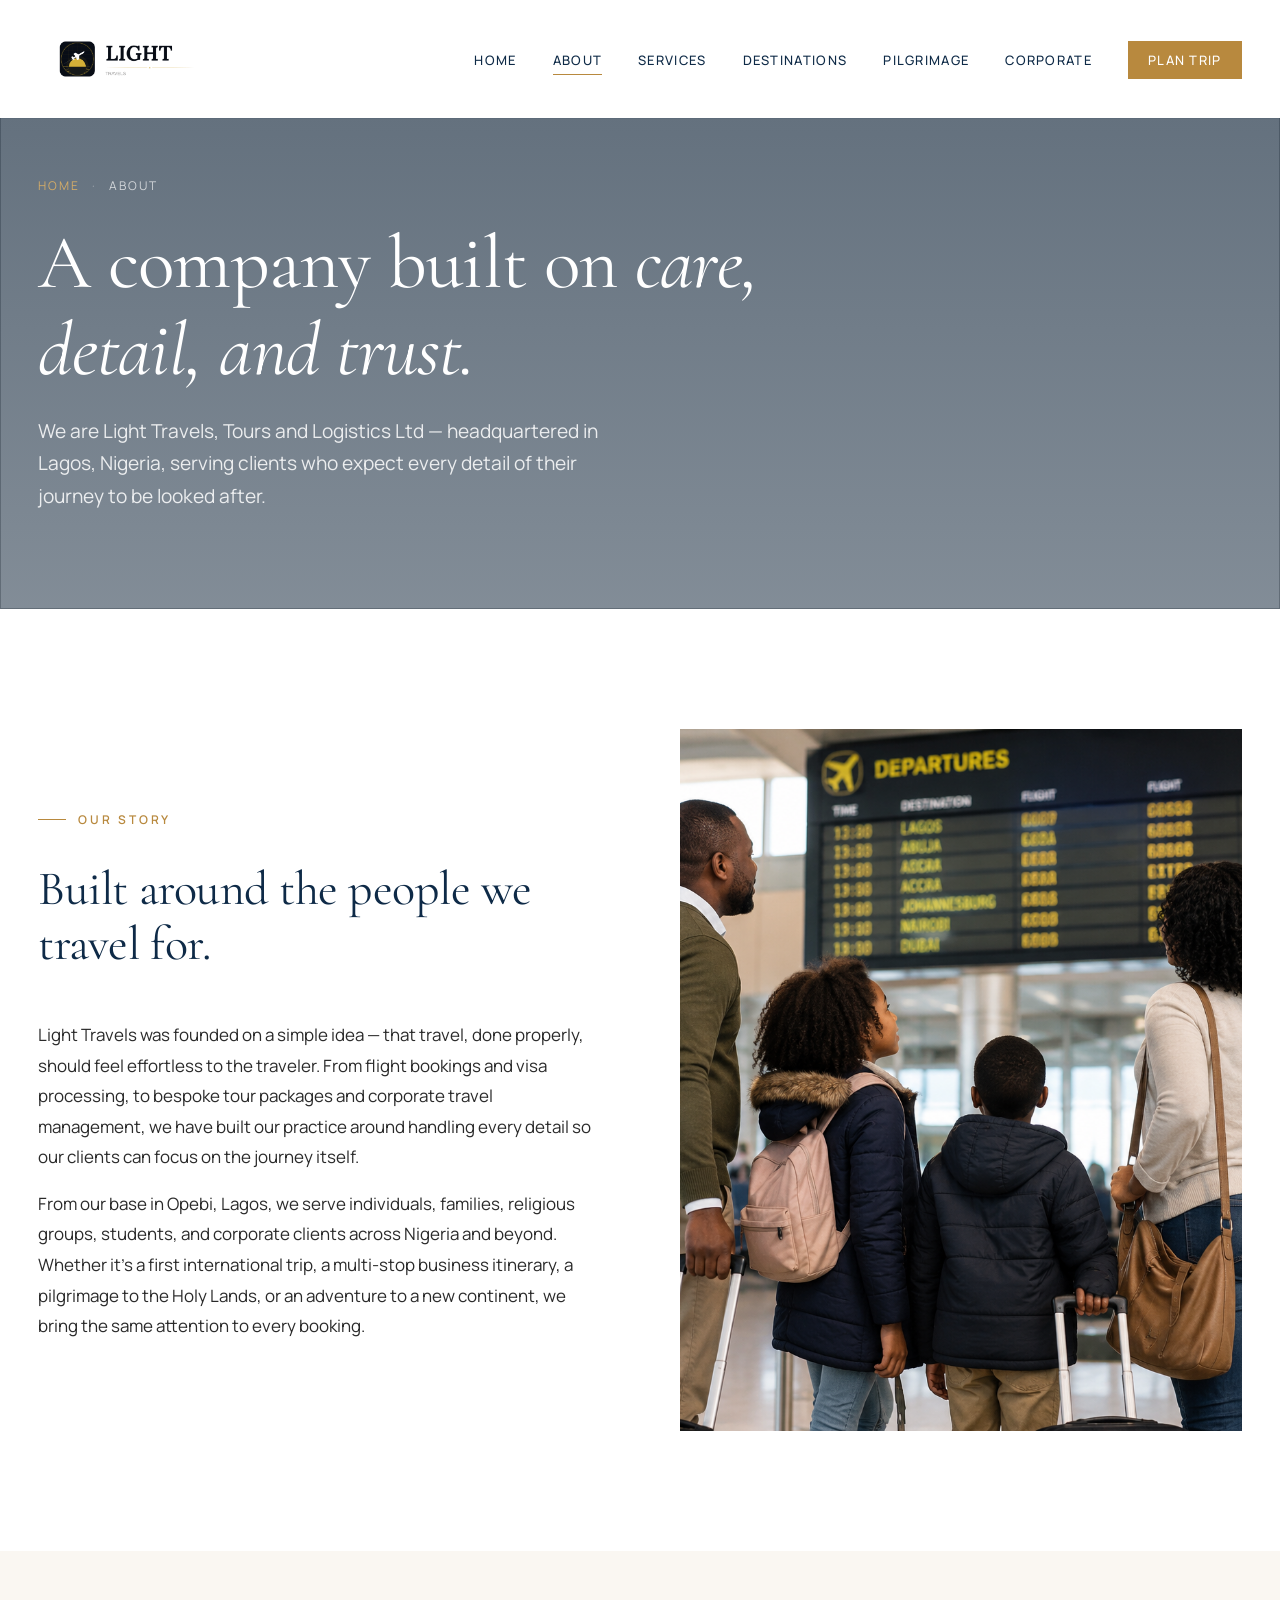
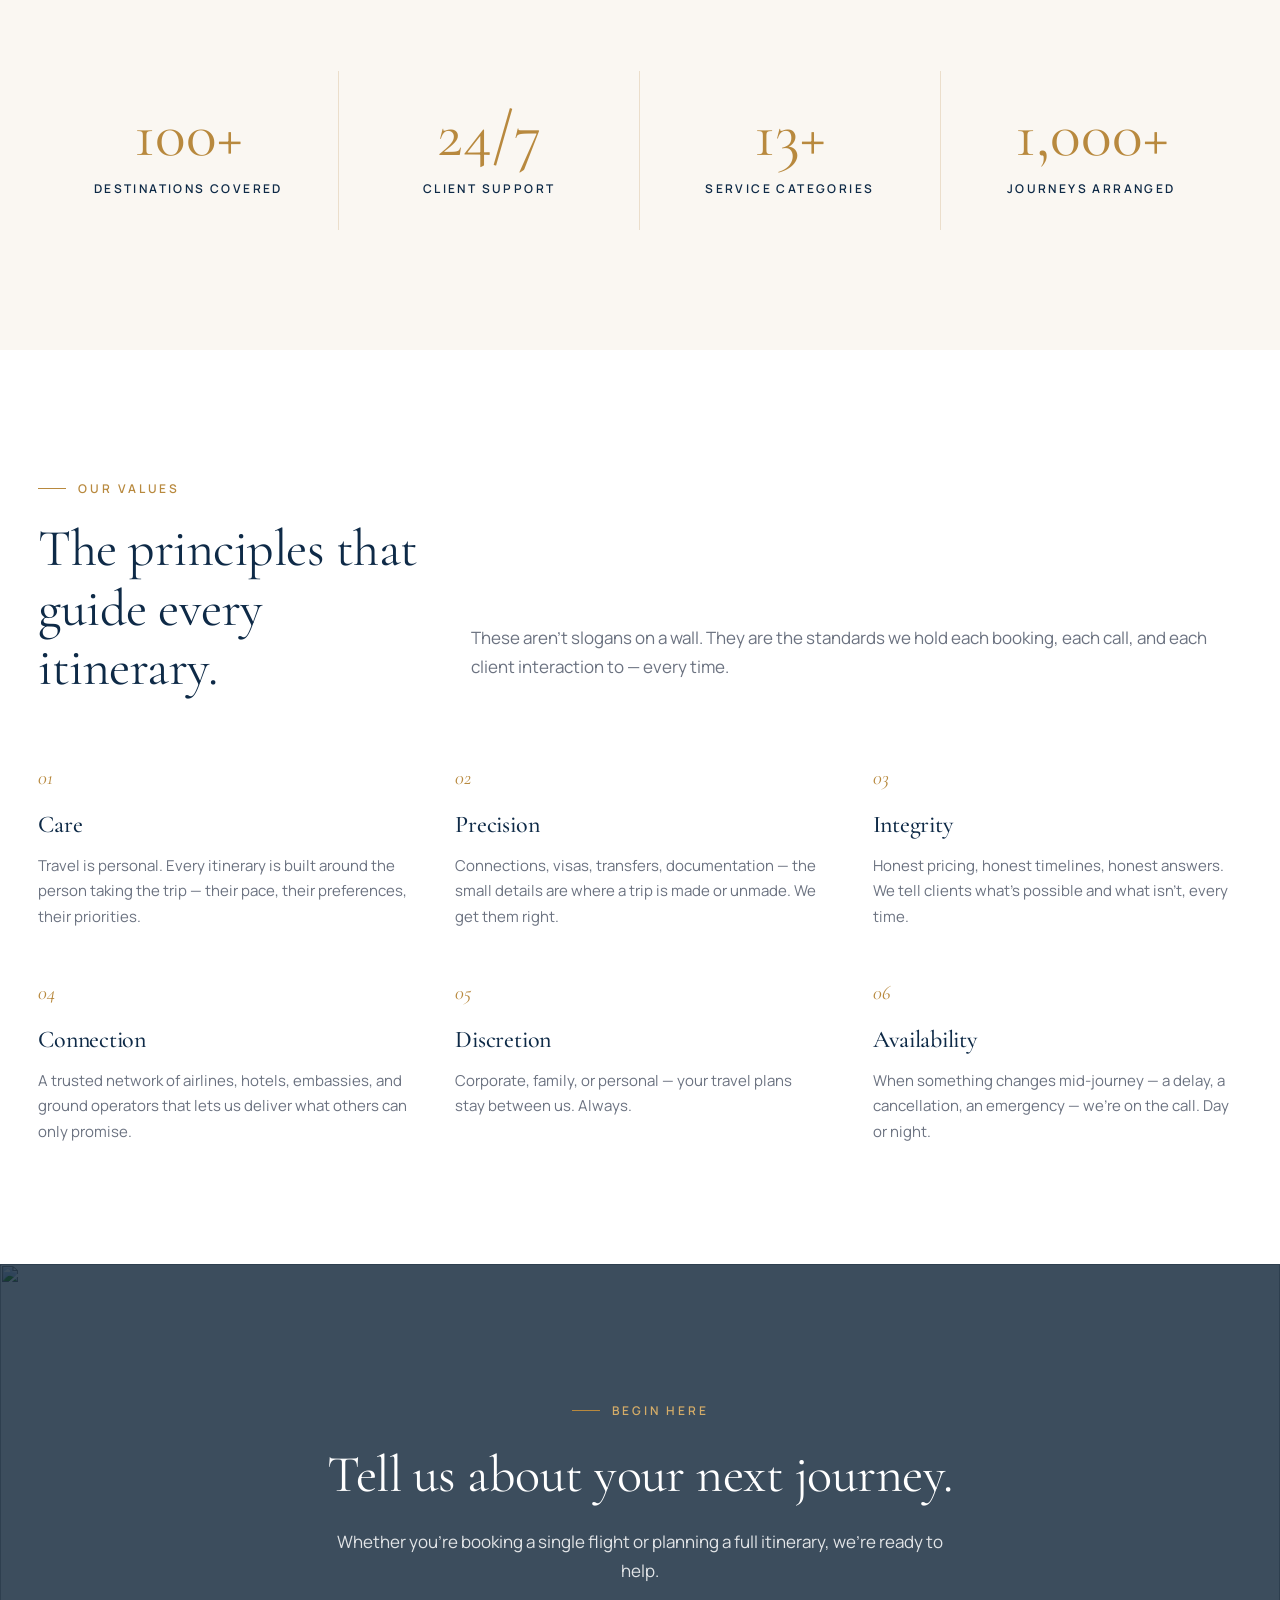
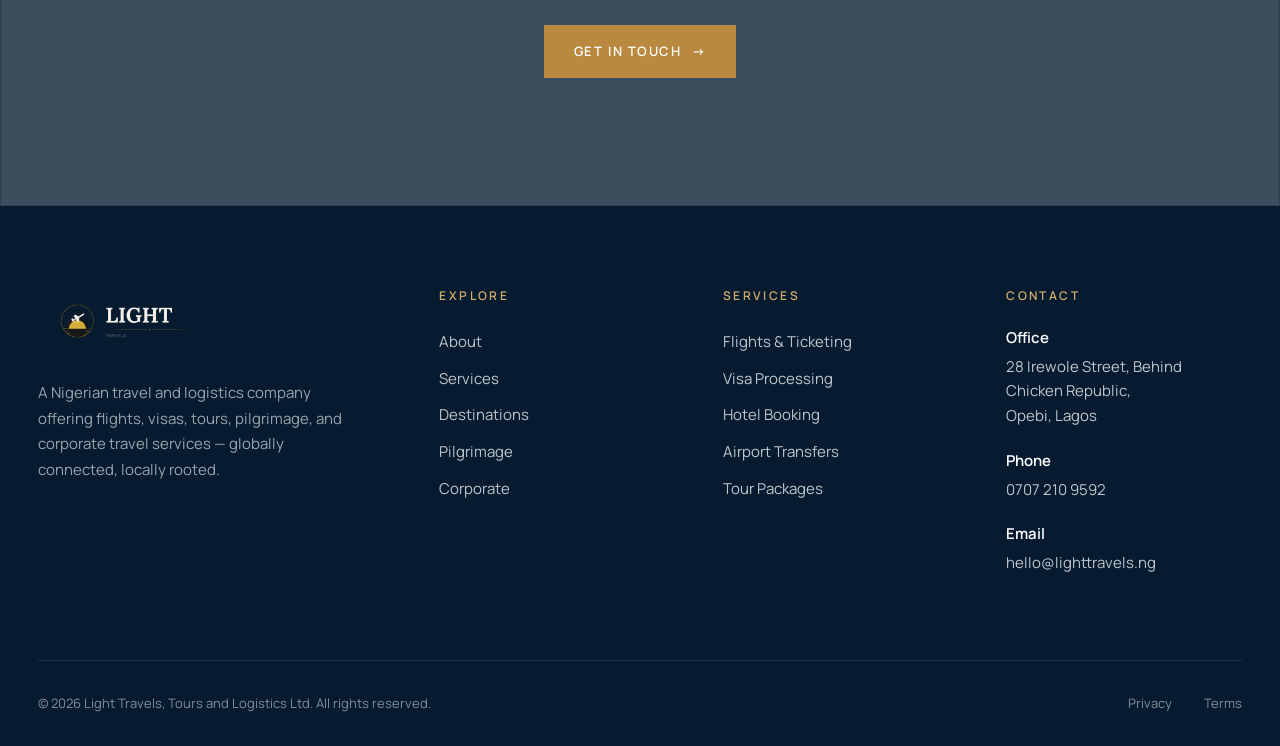
==== about.html @ 903b31ef "Initial site" ====
<!DOCTYPE html>
<html lang="en">
<head>
<meta charset="UTF-8">
<meta name="viewport" content="width=device-width, initial-scale=1.0">
<title>About — Light Travels, Tours & Logistics</title>
<meta name="description" content="Light Travels is a Nigerian travel and logistics company headquartered in Lagos. Learn about our story, our values, and the team behind every itinerary.">
<link rel="preconnect" href="https://fonts.googleapis.com">
<link rel="preconnect" href="https://fonts.gstatic.com" crossorigin>
<link href="https://fonts.googleapis.com/css2?family=Cormorant+Garamond:ital,wght@0,400;0,500;0,600;1,400;1,500&family=Manrope:wght@400;500;600;700&display=swap" rel="stylesheet">
<link rel="stylesheet" href="css/styles.css">
</head>
<body>

<header class="site-header solid">
  <div class="container">
    <nav class="nav">
      <a href="index.html" class="logo">
        <img src="images/logo.png" alt="Light Travels" height="70">
      </a>
      <button class="nav-toggle" aria-label="Toggle menu"><span></span><span></span></button>
      <ul class="nav-links">
        <li><a href="index.html">Home</a></li>
        <li><a href="about.html" class="active">About</a></li>
        <li><a href="services.html">Services</a></li>
        <li><a href="destinations.html">Destinations</a></li>
        <li><a href="pilgrimage.html">Pilgrimage</a></li>
        <li><a href="corporate.html">Corporate</a></li>
        <li><a href="contact.html" class="nav-cta">Plan Trip</a></li>
      </ul>
    </nav>
  </div>
</header>

<section class="page-header">
  <div class="page-header-bg">
    <img src="https://images.unsplash.com/photo-1488085061387-422e29b40080?auto=format&fit=crop&w=2000&q=80" alt="">
  </div>
  <div class="container">
    <div class="page-header-content">
      <div class="breadcrumb"><a href="index.html">Home</a><span>·</span>About</div>
      <h1>A company built on <span class="italic">care, detail, and trust.</span></h1>
      <p class="lead">We are Light Travels, Tours and Logistics Ltd — headquartered in Lagos, Nigeria, serving clients who expect every detail of their journey to be looked after.</p>
    </div>
  </div>
</section>

<section class="section intro-band">
  <div class="container">
    <div class="intro-grid">
      <div class="reveal">
        <span class="eyebrow">Our Story</span>
        <h2 class="mt-2">Built around the people we travel for.</h2>
        <p class="mt-3">Light Travels was founded on a simple idea — that travel, done properly, should feel effortless to the traveler. From flight bookings and visa processing, to bespoke tour packages and corporate travel management, we have built our practice around handling every detail so our clients can focus on the journey itself.</p>
        <p>From our base in Opebi, Lagos, we serve individuals, families, religious groups, students, and corporate clients across Nigeria and beyond. Whether it's a first international trip, a multi-stop business itinerary, a pilgrimage to the Holy Lands, or an adventure to a new continent, we bring the same attention to every booking.</p>
      </div>
      <div class="intro-image reveal reveal-delay-2">
        <img src="./images/light travels.png" alt="Travel consultation">
      </div>
    </div>
  </div>
</section>

<section class="section stats-section">
  <div class="container">
    <div class="stats-grid">
      <div class="stat reveal">
        <div class="num">100<span class="gold">+</span></div>
        <div class="label">Destinations Covered</div>
      </div>
      <div class="stat reveal reveal-delay-1">
        <div class="num">24<span class="gold">/</span>7</div>
        <div class="label">Client Support</div>
      </div>
      <div class="stat reveal reveal-delay-2">
        <div class="num">13<span class="gold">+</span></div>
        <div class="label">Service Categories</div>
      </div>
      <div class="stat reveal reveal-delay-3">
        <div class="num">1,000<span class="gold">+</span></div>
        <div class="label">Journeys Arranged</div>
      </div>
    </div>
  </div>
</section>

<section class="section">
  <div class="container">
    <div class="section-head reveal">
      <div>
        <span class="eyebrow">Our Values</span>
        <h2>The principles that guide every itinerary.</h2>
      </div>
      <p>These aren't slogans on a wall. They are the standards we hold each booking, each call, and each client interaction to — every time.</p>
    </div>
    <div class="values-grid">
      <div class="value reveal">
        <div class="num">01</div>
        <h3>Care</h3>
        <p>Travel is personal. Every itinerary is built around the person taking the trip — their pace, their preferences, their priorities.</p>
      </div>
      <div class="value reveal reveal-delay-1">
        <div class="num">02</div>
        <h3>Precision</h3>
        <p>Connections, visas, transfers, documentation — the small details are where a trip is made or unmade. We get them right.</p>
      </div>
      <div class="value reveal reveal-delay-2">
        <div class="num">03</div>
        <h3>Integrity</h3>
        <p>Honest pricing, honest timelines, honest answers. We tell clients what's possible and what isn't, every time.</p>
      </div>
      <div class="value reveal">
        <div class="num">04</div>
        <h3>Connection</h3>
        <p>A trusted network of airlines, hotels, embassies, and ground operators that lets us deliver what others can only promise.</p>
      </div>
      <div class="value reveal reveal-delay-1">
        <div class="num">05</div>
        <h3>Discretion</h3>
        <p>Corporate, family, or personal — your travel plans stay between us. Always.</p>
      </div>
      <div class="value reveal reveal-delay-2">
        <div class="num">06</div>
        <h3>Availability</h3>
        <p>When something changes mid-journey — a delay, a cancellation, an emergency — we're on the call. Day or night.</p>
      </div>
    </div>
  </div>
</section>

<section class="cta-banner">
  <div class="cta-banner-bg">
    <img src="https://images.unsplash.com/photo-1488085061387-422e29b40080?auto=format&fit=crop&w=2000&q=80" alt="">
  </div>
  <div class="cta-banner-content reveal">
    <span class="eyebrow" style="color: var(--gold-light);">Begin Here</span>
    <h2>Tell us about your next journey.</h2>
    <p>Whether you're booking a single flight or planning a full itinerary, we're ready to help.</p>
    <a href="contact.html" class="btn btn-primary">Get in Touch <span class="arrow">→</span></a>
  </div>
</section>

<footer class="site-footer">
  <div class="container">
    <div class="footer-grid">
      <div class="footer-brand">
       <a href="index.html" class="logo">
        <img src="images/footer-logo.png" alt="Light Travels" height="70">
      </a>
        <p>A Nigerian travel and logistics company offering flights, visas, tours, pilgrimage, and corporate travel services — globally connected, locally rooted.</p>
      </div>
      <div>
        <div class="footer-heading">Explore</div>
        <ul class="footer-links">
          <li><a href="about.html">About</a></li>
          <li><a href="services.html">Services</a></li>
          <li><a href="destinations.html">Destinations</a></li>
          <li><a href="pilgrimage.html">Pilgrimage</a></li>
          <li><a href="corporate.html">Corporate</a></li>
        </ul>
      </div>
      <div>
        <div class="footer-heading">Services</div>
        <ul class="footer-links">
          <li><a href="services.html">Flights &amp; Ticketing</a></li>
          <li><a href="services.html">Visa Processing</a></li>
          <li><a href="services.html">Hotel Booking</a></li>
          <li><a href="services.html">Airport Transfers</a></li>
          <li><a href="services.html">Tour Packages</a></li>
        </ul>
      </div>
      <div class="footer-contact">
        <div class="footer-heading">Contact</div>
        <div><strong>Office</strong>28 Irewole Street, Behind Chicken Republic,<br>Opebi, Lagos</div>
        <div><strong>Phone</strong><a href="tel:+2347072109592">0707 210 9592</a></div>
        <div><strong>Email</strong><a href="mailto:hello@lighttravels.ng">hello@lighttravels.ng</a></div>
      </div>
    </div>
    <div class="footer-bottom">
      <div>© <span id="year">2026</span> Light Travels, Tours and Logistics Ltd. All rights reserved.</div>
      <div class="legal"><a href="#">Privacy</a><a href="#">Terms</a></div>
    </div>
  </div>
</footer>

<script src="js/main.js"></script>
<script>document.getElementById('year').textContent = new Date().getFullYear();</script>
</body>
</html>
---- css/styles.css ----
/* ============================================================
   LIGHT TRAVELS — Design System
   White · Gold · Navy. Refined editorial luxury.
   ============================================================ */

:root {
  /* Palette */
  --white: #FFFFFF;
  --cream: #FAF7F2;
  --cream-deep: #F2EDE3;
  --gold: #B8893E;
  --gold-light: #D4AC68;
  --gold-soft: rgba(184, 137, 62, 0.12);
  --navy: #0E2A47;
  --navy-deep: #061B30;
  --ink: #1A1A1A;
  --muted: #6B7280;
  --muted-light: #9CA3AF;
  --line: rgba(184, 137, 62, 0.22);
  --line-soft: rgba(14, 42, 71, 0.08);

  /* Typography */
  --font-display: 'Cormorant Garamond', Georgia, 'Times New Roman', serif;
  --font-body: 'Manrope', -apple-system, BlinkMacSystemFont, 'Segoe UI', sans-serif;

  /* Layout */
  --container: 1280px;
  --container-tight: 980px;
  --gutter: clamp(1.25rem, 3vw, 2.5rem);

  /* Motion */
  --ease: cubic-bezier(0.4, 0, 0.2, 1);
  --ease-out: cubic-bezier(0.16, 1, 0.3, 1);
}

/* ----------  Reset & base  ---------- */
*, *::before, *::after { box-sizing: border-box; }
html { scroll-behavior: smooth; -webkit-text-size-adjust: 100%; }
body {
  margin: 0;
  font-family: var(--font-body);
  font-size: 16px;
  line-height: 1.65;
  color: var(--ink);
  background: var(--white);
  -webkit-font-smoothing: antialiased;
  -moz-osx-font-smoothing: grayscale;
  overflow-x: hidden;
}
img, picture, video { max-width: 100%; display: block; }
a { color: inherit; text-decoration: none; }
button { font-family: inherit; cursor: pointer; border: none; background: none; }

/* ----------  Typography  ---------- */
h1, h2, h3, h4, h5 {
  font-family: var(--font-display);
  font-weight: 500;
  line-height: 1.15;
  letter-spacing: -0.01em;
  margin: 0;
  color: var(--navy);
}
h1 { font-size: clamp(2.5rem, 6vw, 4.75rem); font-weight: 400; }
h2 { font-size: clamp(2rem, 4.5vw, 3.25rem); font-weight: 400; }
h3 { font-size: clamp(1.5rem, 3vw, 2rem); }
h4 { font-size: 1.375rem; }
p { margin: 0 0 1rem; color: var(--ink); }
.lead { font-size: clamp(1.1rem, 1.5vw, 1.25rem); line-height: 1.7; color: #2a2a2a; }
.eyebrow {
  font-family: var(--font-body);
  font-size: 0.75rem;
  font-weight: 600;
  letter-spacing: 0.24em;
  text-transform: uppercase;
  color: var(--gold);
  display: inline-flex;
  align-items: center;
  gap: 0.75rem;
}
.eyebrow::before {
  content: "";
  display: inline-block;
  width: 28px;
  height: 1px;
  background: var(--gold);
}
.italic { font-style: italic; font-family: var(--font-display); }

/* ----------  Layout helpers  ---------- */
.container { max-width: var(--container); margin: 0 auto; padding: 0 var(--gutter); }
.container-tight { max-width: var(--container-tight); margin: 0 auto; padding: 0 var(--gutter); }
.section { padding: clamp(4rem, 10vw, 7.5rem) 0; }
.section-tight { padding: clamp(3rem, 6vw, 5rem) 0; }
.divider {
  height: 1px;
  background: var(--line);
  border: 0;
  margin: 0;
}

/* ----------  Buttons  ---------- */
.btn {
  display: inline-flex;
  align-items: center;
  gap: 0.625rem;
  padding: 1rem 1.875rem;
  font-size: 0.8125rem;
  font-weight: 600;
  letter-spacing: 0.12em;
  text-transform: uppercase;
  border-radius: 0;
  transition: all 0.4s var(--ease);
  position: relative;
  overflow: hidden;
}
.btn-primary {
  background: var(--gold);
  color: var(--white);
}
.btn-primary:hover { background: var(--navy); }
.btn-outline {
  background: transparent;
  color: var(--navy);
  border: 1px solid var(--navy);
}
.btn-outline:hover { background: var(--navy); color: var(--white); }
.btn-outline-light {
  background: transparent;
  color: var(--white);
  border: 1px solid rgba(255, 255, 255, 0.6);
}
.btn-outline-light:hover { background: var(--white); color: var(--navy); border-color: var(--white); }
.btn .arrow {
  display: inline-block;
  transition: transform 0.4s var(--ease);
}
.btn:hover .arrow { transform: translateX(4px); }

/* ----------  Header / Nav  ---------- */
.site-header {
  position: fixed;
  top: 0;
  left: 0;
  right: 0;
  z-index: 100;
  padding: 1.5rem 0;
  transition: all 0.4s var(--ease);
  background: transparent;
}
.site-header.scrolled {
  background: rgba(255, 255, 255, 0.97);
  padding: 1rem 0;
  box-shadow: 0 1px 0 var(--line-soft);
  backdrop-filter: blur(12px);
  -webkit-backdrop-filter: blur(12px);
}
.site-header.solid {
  background: var(--white);
  box-shadow: 0 1px 0 var(--line-soft);
}
.nav {
  display: flex;
  align-items: center;
  justify-content: space-between;
  gap: 2rem;
}
.logo {
  font-family: var(--font-display);
  font-size: 1.5rem;
  font-weight: 500;
  letter-spacing: 0.02em;
  color: var(--white);
  display: flex;
  align-items: center;
  gap: 0.625rem;
  transition: color 0.4s var(--ease);
}
.logo-mark {
  width: 32px;
  height: 32px;
  border: 1px solid currentColor;
  display: flex;
  align-items: center;
  justify-content: center;
  font-size: 0.875rem;
  font-style: italic;
}
.logo small {
  display: block;
  font-family: var(--font-body);
  font-size: 0.625rem;
  letter-spacing: 0.2em;
  text-transform: uppercase;
  opacity: 0.7;
  margin-top: 2px;
}
.site-header.scrolled .logo,
.site-header.solid .logo { color: var(--navy); }

.nav-links {
  display: flex;
  align-items: center;
  gap: 2.25rem;
  list-style: none;
  margin: 0;
  padding: 0;
}
.nav-links a {
  font-size: 0.8125rem;
  font-weight: 500;
  letter-spacing: 0.1em;
  text-transform: uppercase;
  color: var(--white);
  transition: color 0.3s var(--ease);
  position: relative;
}
.nav-links a::after {
  content: "";
  position: absolute;
  bottom: -6px;
  left: 0;
  width: 0;
  height: 1px;
  background: var(--gold);
  transition: width 0.3s var(--ease);
}
.nav-links a:hover::after,
.nav-links a.active::after { width: 100%; }
.nav-links a:hover { color: var(--gold); }
.site-header.scrolled .nav-links a,
.site-header.solid .nav-links a { color: var(--navy); }
.site-header.scrolled .nav-links a:hover,
.site-header.solid .nav-links a:hover { color: var(--gold); }

.nav-cta {
  font-family: var(--font-body);
  padding: 0.625rem 1.25rem;
  background: var(--gold);
  color: var(--white) !important;
  font-size: 0.75rem;
  font-weight: 600;
  letter-spacing: 0.12em;
  text-transform: uppercase;
  transition: background 0.3s var(--ease);
}
.nav-cta:hover { background: var(--navy); }
.nav-cta::after { display: none !important; }

.nav-toggle {
  display: none;
  width: 32px;
  height: 32px;
  position: relative;
  z-index: 110;
}
.nav-toggle span {
  display: block;
  width: 24px;
  height: 1.5px;
  background: var(--white);
  position: absolute;
  left: 4px;
  transition: all 0.3s var(--ease);
}
.nav-toggle span:nth-child(1) { top: 11px; }
.nav-toggle span:nth-child(2) { top: 20px; }
.site-header.scrolled .nav-toggle span,
.site-header.solid .nav-toggle span,
.nav-toggle.open span { background: var(--navy); }
.nav-toggle.open span:nth-child(1) { transform: translateY(4.5px) rotate(45deg); }
.nav-toggle.open span:nth-child(2) { transform: translateY(-4px) rotate(-45deg); }

/* ----------  Hero  ---------- */
.hero {
  position: relative;
  min-height: 100vh;
  display: flex;
  align-items: center;
  color: var(--white);
  overflow: hidden;
  padding: 8rem 0 4rem;
}
.hero-bg {
  position: absolute;
  inset: 0;
  z-index: 0;
}
.hero-bg img {
  width: 100%;
  height: 100%;
  object-fit: cover;
  animation: heroZoom 20s ease-out forwards;
}
@keyframes heroZoom {
  from { transform: scale(1.08); }
  to { transform: scale(1); }
}
.hero-bg::after {
  content: "";
  position: absolute;
  inset: 0;
  background: linear-gradient(
    to bottom,
    rgba(6, 27, 48, 0.55) 0%,
    rgba(6, 27, 48, 0.4) 50%,
    rgba(6, 27, 48, 0.7) 100%
  );
}
.hero-content {
  position: relative;
  z-index: 2;
  max-width: 760px;
}
.hero h1 {
  color: var(--white);
  margin: 1.5rem 0 2rem;
}
.hero h1 .italic-accent {
  font-style: italic;
  color: var(--gold-light);
}
.hero .eyebrow {
  color: var(--gold-light);
}
.hero .eyebrow::before {
  background: var(--gold-light);
}
.hero-lead {
  font-size: 1.125rem;
  line-height: 1.7;
  color: rgba(255, 255, 255, 0.85);
  max-width: 540px;
  margin-bottom: 2.5rem;
}
.hero-cta {
  display: flex;
  flex-wrap: wrap;
  gap: 1rem;
}
.hero-meta {
  position: absolute;
  bottom: 2.5rem;
  left: 0;
  right: 0;
  z-index: 2;
  display: flex;
  justify-content: space-between;
  align-items: flex-end;
  color: rgba(255, 255, 255, 0.7);
  font-size: 0.75rem;
  letter-spacing: 0.16em;
  text-transform: uppercase;
}
.hero-meta .scroll-cue {
  display: inline-flex;
  align-items: center;
  gap: 0.75rem;
}
.hero-meta .scroll-cue::after {
  content: "";
  width: 1px;
  height: 40px;
  background: var(--gold-light);
  animation: scrollPulse 2.4s ease-in-out infinite;
}
@keyframes scrollPulse {
  0%, 100% { opacity: 0.4; transform: scaleY(0.6); transform-origin: top; }
  50% { opacity: 1; transform: scaleY(1); }
}

/* Page-header (smaller hero for inner pages) */
.page-header {
  position: relative;
  padding: 11rem 0 5rem;
  color: var(--white);
  overflow: hidden;
}
.page-header-bg {
  position: absolute;
  inset: 0;
  z-index: 0;
}
.page-header-bg img {
  width: 100%;
  height: 100%;
  object-fit: cover;
}
.page-header-bg::after {
  content: "";
  position: absolute;
  inset: 0;
  background: linear-gradient(to bottom, rgba(6, 27, 48, 0.65), rgba(6, 27, 48, 0.5));
}
.page-header-content {
  position: relative;
  z-index: 2;
  max-width: 760px;
}
.page-header h1 { color: var(--white); margin-top: 1.5rem; }
.page-header .lead { color: rgba(255, 255, 255, 0.85); margin-top: 1.25rem; max-width: 600px; }
.breadcrumb {
  font-size: 0.75rem;
  letter-spacing: 0.16em;
  text-transform: uppercase;
  color: rgba(255, 255, 255, 0.7);
}
.breadcrumb a { color: var(--gold-light); }
.breadcrumb span { margin: 0 0.75rem; opacity: 0.5; }

/* ----------  Section heading pattern  ---------- */
.section-head {
  display: grid;
  grid-template-columns: 1fr 2fr;
  gap: 3rem;
  margin-bottom: 4rem;
  align-items: end;
}
.section-head-stacked { display: block; max-width: 720px; }
.section-head h2 { margin-top: 1.25rem; }
.section-head p { margin-top: 1.25rem; color: var(--muted); font-size: 1.0625rem; line-height: 1.75; }
@media (max-width: 768px) {
  .section-head { grid-template-columns: 1fr; gap: 1.5rem; }
}

/* ----------  Intro band  ---------- */
.intro-band { background: var(--white); }
.intro-grid {
  display: grid;
  grid-template-columns: 1fr 1fr;
  gap: 5rem;
  align-items: center;
}
.intro-grid h2 { font-size: clamp(2rem, 4vw, 3rem); }
.intro-grid p { font-size: 1.0625rem; line-height: 1.8; color: #2a2a2a; }
.intro-image {
  position: relative;
  aspect-ratio: 4/5;
  overflow: hidden;
}
.intro-image img { width: 100%; height: 100%; object-fit: cover; }
.intro-image::before {
  content: "";
  position: absolute;
  top: 1.25rem;
  left: 1.25rem;
  right: -1.25rem;
  bottom: -1.25rem;
  border: 1px solid var(--gold);
  z-index: -1;
}
@media (max-width: 880px) {
  .intro-grid { grid-template-columns: 1fr; gap: 3rem; }
}

/* ----------  Services Grid  ---------- */
.services-section { background: var(--cream); }
.services-grid {
  display: grid;
  grid-template-columns: repeat(3, 1fr);
  gap: 0;
  border-top: 1px solid var(--line);
  border-left: 1px solid var(--line);
}
.service-card {
  padding: 2.5rem 2rem;
  background: var(--cream);
  border-right: 1px solid var(--line);
  border-bottom: 1px solid var(--line);
  position: relative;
  transition: background 0.4s var(--ease);
  display: flex;
  flex-direction: column;
  min-height: 280px;
}
.service-card:hover { background: var(--white); }
.service-card .num {
  font-family: var(--font-display);
  font-size: 0.875rem;
  font-style: italic;
  color: var(--gold);
  letter-spacing: 0.05em;
  margin-bottom: 1.5rem;
}
.service-card h3 {
  font-size: 1.5rem;
  margin-bottom: 0.875rem;
}
.service-card p {
  font-size: 0.9375rem;
  line-height: 1.65;
  color: var(--muted);
  margin: 0;
}
.service-card .more {
  margin-top: auto;
  padding-top: 1.5rem;
  font-size: 0.75rem;
  letter-spacing: 0.16em;
  text-transform: uppercase;
  color: var(--navy);
  font-weight: 600;
  display: inline-flex;
  align-items: center;
  gap: 0.5rem;
  opacity: 0;
  transition: opacity 0.4s var(--ease);
}
.service-card:hover .more { opacity: 1; }
@media (max-width: 880px) { .services-grid { grid-template-columns: repeat(2, 1fr); } }
@media (max-width: 540px) { .services-grid { grid-template-columns: 1fr; } }

/* ----------  Destinations  ---------- */
.destinations-grid {
  display: grid;
  grid-template-columns: repeat(3, 1fr);
  gap: 2rem;
}
.dest-card {
  position: relative;
  overflow: hidden;
  aspect-ratio: 3/4;
  cursor: pointer;
}
.dest-card img {
  width: 100%;
  height: 100%;
  object-fit: cover;
  transition: transform 0.8s var(--ease);
}
.dest-card:hover img { transform: scale(1.06); }
.dest-card::after {
  content: "";
  position: absolute;
  inset: 0;
  background: linear-gradient(to bottom, transparent 40%, rgba(6, 27, 48, 0.85) 100%);
}
.dest-card-content {
  position: absolute;
  bottom: 0;
  left: 0;
  right: 0;
  padding: 2rem 1.75rem;
  color: var(--white);
  z-index: 2;
}
.dest-card-content .country {
  font-size: 0.75rem;
  letter-spacing: 0.2em;
  text-transform: uppercase;
  color: var(--gold-light);
  margin-bottom: 0.5rem;
}
.dest-card-content h3 {
  color: var(--white);
  font-size: 1.875rem;
  margin: 0;
}
.dest-card-content .duration {
  font-size: 0.8125rem;
  margin-top: 0.5rem;
  opacity: 0.85;
}
@media (max-width: 880px) { .destinations-grid { grid-template-columns: repeat(2, 1fr); } }
@media (max-width: 540px) { .destinations-grid { grid-template-columns: 1fr; } }

/* ----------  Why Us / Pillars  ---------- */
.pillars-section { background: var(--navy); color: var(--white); }
.pillars-section h2 { color: var(--white); }
.pillars-section .section-head p { color: rgba(255, 255, 255, 0.7); }
.pillars-section .eyebrow { color: var(--gold-light); }
.pillars-section .eyebrow::before { background: var(--gold-light); }
.pillars-grid {
  display: grid;
  grid-template-columns: repeat(4, 1fr);
  gap: 2.5rem;
  margin-top: 4rem;
}
.pillar {
  border-top: 1px solid rgba(255, 255, 255, 0.15);
  padding-top: 2rem;
}
.pillar .num {
  font-family: var(--font-display);
  font-style: italic;
  font-size: 1.5rem;
  color: var(--gold-light);
  margin-bottom: 1.5rem;
}
.pillar h4 {
  color: var(--white);
  font-family: var(--font-display);
  font-size: 1.375rem;
  margin-bottom: 0.875rem;
}
.pillar p {
  color: rgba(255, 255, 255, 0.7);
  font-size: 0.9375rem;
  line-height: 1.7;
  margin: 0;
}
@media (max-width: 880px) { .pillars-grid { grid-template-columns: repeat(2, 1fr); gap: 2rem; } }
@media (max-width: 540px) { .pillars-grid { grid-template-columns: 1fr; } }

/* ----------  Testimonial  ---------- */
.testimonials { background: var(--cream); }
.testimonial-grid {
  display: grid;
  grid-template-columns: 1fr 1fr;
  gap: 4rem;
}
.testimonial-card {
  padding: 2.5rem;
  background: var(--white);
  border: 1px solid var(--line);
  position: relative;
}
.testimonial-card::before {
  content: "“";
  font-family: var(--font-display);
  font-size: 5rem;
  color: var(--gold);
  position: absolute;
  top: -1.5rem;
  left: 1.5rem;
  line-height: 1;
}
.testimonial-card blockquote {
  margin: 0;
  font-family: var(--font-display);
  font-size: 1.5rem;
  line-height: 1.5;
  color: var(--navy);
  font-weight: 400;
}
.testimonial-card cite {
  display: block;
  margin-top: 1.75rem;
  font-style: normal;
  font-size: 0.8125rem;
  letter-spacing: 0.16em;
  text-transform: uppercase;
  color: var(--muted);
}
.testimonial-card cite strong { color: var(--navy); font-weight: 600; }
@media (max-width: 880px) { .testimonial-grid { grid-template-columns: 1fr; gap: 2.5rem; } }

/* ----------  CTA Banner  ---------- */
.cta-banner {
  position: relative;
  padding: clamp(5rem, 10vw, 8rem) 0;
  text-align: center;
  color: var(--white);
  overflow: hidden;
}
.cta-banner-bg {
  position: absolute;
  inset: 0;
  z-index: 0;
}
.cta-banner-bg img { width: 100%; height: 100%; object-fit: cover; }
.cta-banner-bg::after {
  content: "";
  position: absolute;
  inset: 0;
  background: rgba(6, 27, 48, 0.78);
}
.cta-banner-content {
  position: relative;
  z-index: 2;
  max-width: 720px;
  margin: 0 auto;
  padding: 0 var(--gutter);
}
.cta-banner h2 {
  color: var(--white);
  margin: 1.5rem 0;
}
.cta-banner p {
  color: rgba(255, 255, 255, 0.85);
  font-size: 1.0625rem;
  margin-bottom: 2.5rem;
}

/* ----------  Footer  ---------- */
.site-footer {
  background: var(--navy-deep);
  color: rgba(255, 255, 255, 0.75);
  padding: 5rem 0 2rem;
  font-size: 0.9375rem;
}
.footer-grid {
  display: grid;
  grid-template-columns: 1.5fr 1fr 1fr 1fr;
  gap: 3rem;
  padding-bottom: 4rem;
  border-bottom: 1px solid rgba(255, 255, 255, 0.1);
}
.footer-brand .logo { color: var(--white); margin-bottom: 1.5rem; }
.footer-brand p {
  color: rgba(255, 255, 255, 0.6);
  line-height: 1.7;
  font-size: 0.9375rem;
  max-width: 320px;
}
.footer-heading {
  font-family: var(--font-body);
  font-size: 0.75rem;
  letter-spacing: 0.2em;
  text-transform: uppercase;
  color: var(--gold-light);
  font-weight: 600;
  margin-bottom: 1.5rem;
}
.footer-links {
  list-style: none;
  padding: 0;
  margin: 0;
  display: flex;
  flex-direction: column;
  gap: 0.75rem;
}
.footer-links a { color: rgba(255, 255, 255, 0.75); transition: color 0.3s var(--ease); }
.footer-links a:hover { color: var(--gold-light); }
.footer-contact { color: rgba(255, 255, 255, 0.75); }
.footer-contact strong { color: var(--white); display: block; margin-bottom: 0.25rem; font-weight: 600; font-size: 0.9375rem; }
.footer-contact > div { margin-bottom: 1.25rem; }
.footer-contact a { color: rgba(255, 255, 255, 0.75); }
.footer-contact a:hover { color: var(--gold-light); }
.footer-bottom {
  display: flex;
  justify-content: space-between;
  align-items: center;
  padding-top: 2rem;
  font-size: 0.8125rem;
  color: rgba(255, 255, 255, 0.5);
}
.footer-bottom .legal { display: flex; gap: 2rem; }
.footer-bottom a:hover { color: var(--gold-light); }
@media (max-width: 880px) {
  .footer-grid { grid-template-columns: 1fr 1fr; gap: 2.5rem; }
  .footer-bottom { flex-direction: column; gap: 1rem; text-align: center; }
}
@media (max-width: 540px) {
  .footer-grid { grid-template-columns: 1fr; }
}

/* ----------  Forms (Contact)  ---------- */
.contact-grid {
  display: grid;
  grid-template-columns: 1.2fr 1fr;
  gap: 5rem;
}
.form-row { display: grid; grid-template-columns: 1fr 1fr; gap: 1.25rem; margin-bottom: 1.25rem; }
.form-field { display: flex; flex-direction: column; }
.form-field.full { grid-column: 1 / -1; }
.form-field label {
  font-size: 0.75rem;
  letter-spacing: 0.16em;
  text-transform: uppercase;
  color: var(--muted);
  margin-bottom: 0.5rem;
  font-weight: 600;
}
.form-field input,
.form-field select,
.form-field textarea {
  font-family: var(--font-body);
  font-size: 1rem;
  padding: 0.875rem 0;
  border: none;
  border-bottom: 1px solid var(--line);
  background: transparent;
  color: var(--ink);
  outline: none;
  transition: border-color 0.3s var(--ease);
}
.form-field input:focus,
.form-field select:focus,
.form-field textarea:focus { border-bottom-color: var(--gold); }
.form-field textarea { min-height: 120px; resize: vertical; }
.contact-info { padding-left: 2rem; border-left: 1px solid var(--line); }
.contact-info-block { margin-bottom: 2.5rem; }
.contact-info-block .label {
  font-size: 0.75rem;
  letter-spacing: 0.2em;
  text-transform: uppercase;
  color: var(--gold);
  font-weight: 600;
  margin-bottom: 0.75rem;
}
.contact-info-block p, .contact-info-block a {
  font-size: 1.0625rem;
  line-height: 1.6;
  color: var(--ink);
  margin: 0;
}
.contact-info-block a:hover { color: var(--gold); }
@media (max-width: 880px) {
  .contact-grid { grid-template-columns: 1fr; gap: 3rem; }
  .contact-info { padding-left: 0; padding-top: 2rem; border-left: none; border-top: 1px solid var(--line); }
  .form-row { grid-template-columns: 1fr; }
}

/* ----------  Service List (services page)  ---------- */
.service-list { display: flex; flex-direction: column; }
.service-list-item {
  display: grid;
  grid-template-columns: 80px 1fr 2fr auto;
  gap: 3rem;
  align-items: start;
  padding: 2.5rem 0;
  border-bottom: 1px solid var(--line);
  transition: padding 0.3s var(--ease);
}
.service-list-item:first-child { border-top: 1px solid var(--line); }
.service-list-item:hover { padding-left: 1rem; }
.service-list-item .num {
  font-family: var(--font-display);
  font-style: italic;
  font-size: 1.5rem;
  color: var(--gold);
}
.service-list-item h3 { font-size: 1.625rem; margin: 0; }
.service-list-item p { color: var(--muted); margin: 0; font-size: 1rem; line-height: 1.7; }
.service-list-item .meta {
  font-size: 0.75rem;
  letter-spacing: 0.16em;
  text-transform: uppercase;
  color: var(--gold);
  font-weight: 600;
  white-space: nowrap;
}
@media (max-width: 880px) {
  .service-list-item {
    grid-template-columns: 1fr;
    gap: 1rem;
  }
  .service-list-item .meta { display: none; }
}

/* ----------  Stats  ---------- */
.stats-section { background: var(--cream); }
.stats-grid {
  display: grid;
  grid-template-columns: repeat(4, 1fr);
  gap: 0;
}
.stat {
  text-align: center;
  padding: 2rem 1rem;
  border-right: 1px solid var(--line);
}
.stat:last-child { border-right: none; }
.stat .num {
  font-family: var(--font-display);
  font-size: clamp(3rem, 5vw, 4.5rem);
  color: var(--gold);
  font-weight: 400;
  line-height: 1;
  margin-bottom: 0.75rem;
}
.stat .label {
  font-size: 0.75rem;
  letter-spacing: 0.2em;
  text-transform: uppercase;
  color: var(--navy);
  font-weight: 600;
}
@media (max-width: 768px) {
  .stats-grid { grid-template-columns: repeat(2, 1fr); }
  .stat:nth-child(2) { border-right: none; }
  .stat:nth-child(1), .stat:nth-child(2) { border-bottom: 1px solid var(--line); }
}

/* ----------  About / Values  ---------- */
.values-grid {
  display: grid;
  grid-template-columns: repeat(3, 1fr);
  gap: 3rem;
}
.value { }
.value .num {
  font-family: var(--font-display);
  font-style: italic;
  font-size: 1.25rem;
  color: var(--gold);
  margin-bottom: 1rem;
}
.value h3 { font-size: 1.5rem; margin-bottom: 0.875rem; }
.value p { color: var(--muted); line-height: 1.7; margin: 0; font-size: 0.9375rem; }
@media (max-width: 768px) { .values-grid { grid-template-columns: 1fr; gap: 2rem; } }

/* ----------  Mobile Nav  ---------- */
@media (max-width: 880px) {
  .nav-toggle { display: block; }
  .nav-links {
    position: fixed;
    inset: 0;
    background: var(--white);
    flex-direction: column;
    justify-content: center;
    gap: 2.5rem;
    padding: 2rem;
    transform: translateX(100%);
    transition: transform 0.4s var(--ease);
  }
  .nav-links.open { transform: translateX(0); }
  .nav-links a { color: var(--navy) !important; font-size: 1.25rem; }
  .nav-cta { background: var(--gold); color: var(--white) !important; }
}

/* ----------  Reveal animations  ---------- */
.reveal {
  opacity: 0;
  transform: translateY(24px);
  transition: opacity 0.9s var(--ease-out), transform 0.9s var(--ease-out);
}
.reveal.in {
  opacity: 1;
  transform: translateY(0);
}
.reveal-delay-1 { transition-delay: 0.1s; }
.reveal-delay-2 { transition-delay: 0.2s; }
.reveal-delay-3 { transition-delay: 0.3s; }
.reveal-delay-4 { transition-delay: 0.4s; }

/* ----------  Utilities  ---------- */
.text-center { text-align: center; }
.mt-0 { margin-top: 0; }
.mt-2 { margin-top: 2rem; }
.mt-3 { margin-top: 3rem; }
.mb-2 { margin-bottom: 2rem; }
.gold { color: var(--gold); }
.navy { color: var(--navy); }
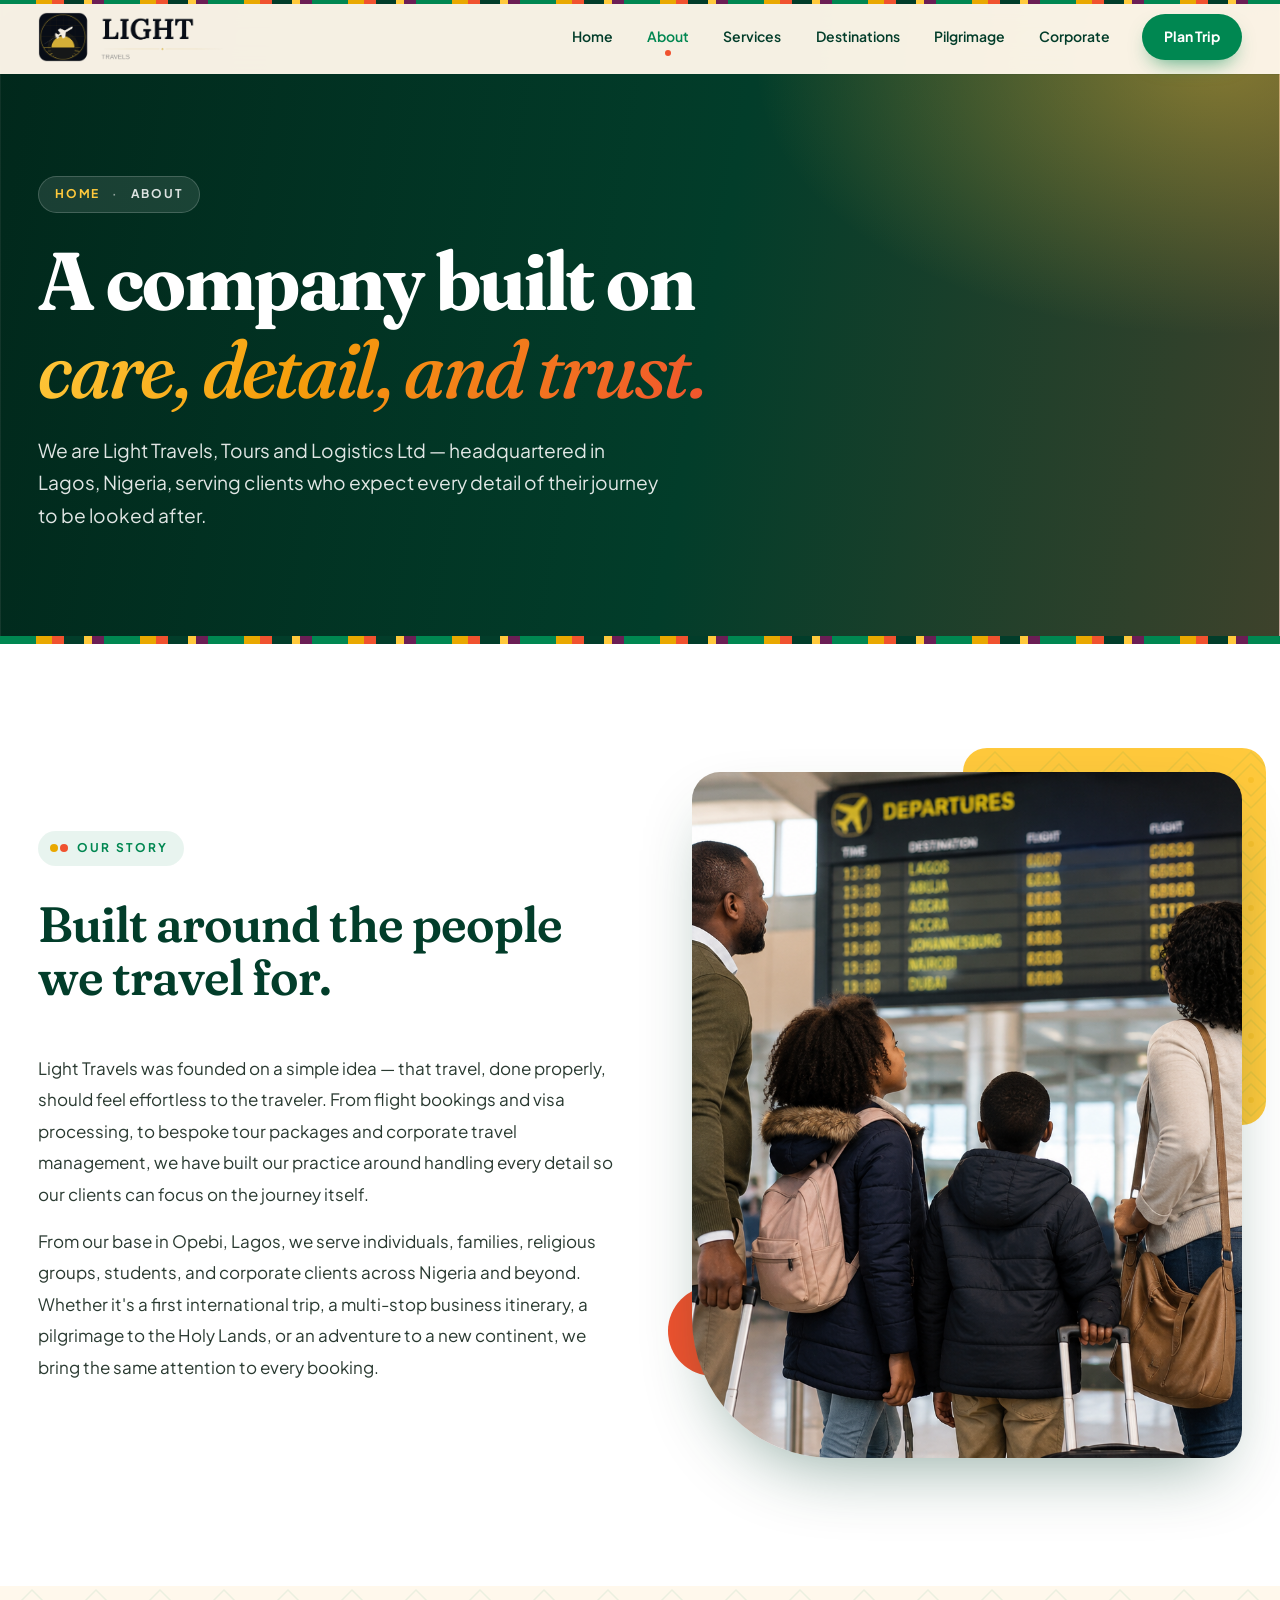
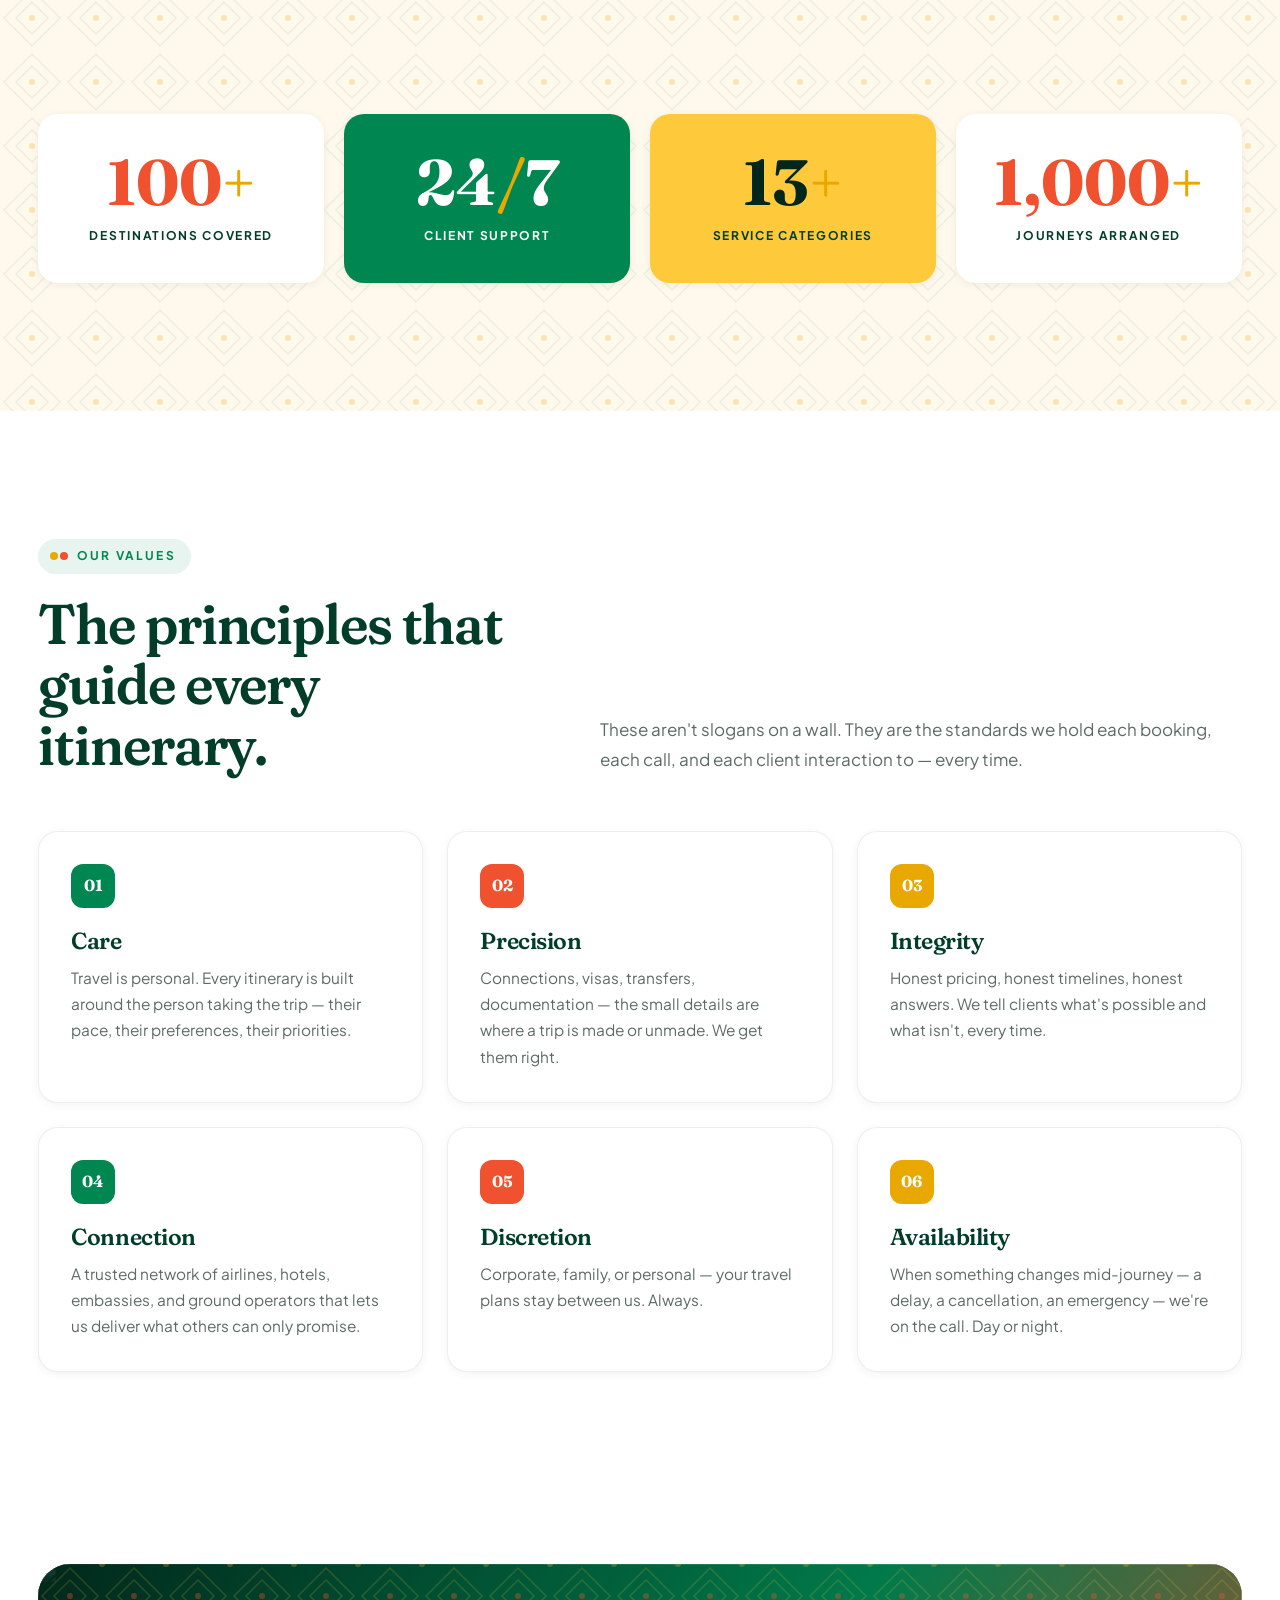
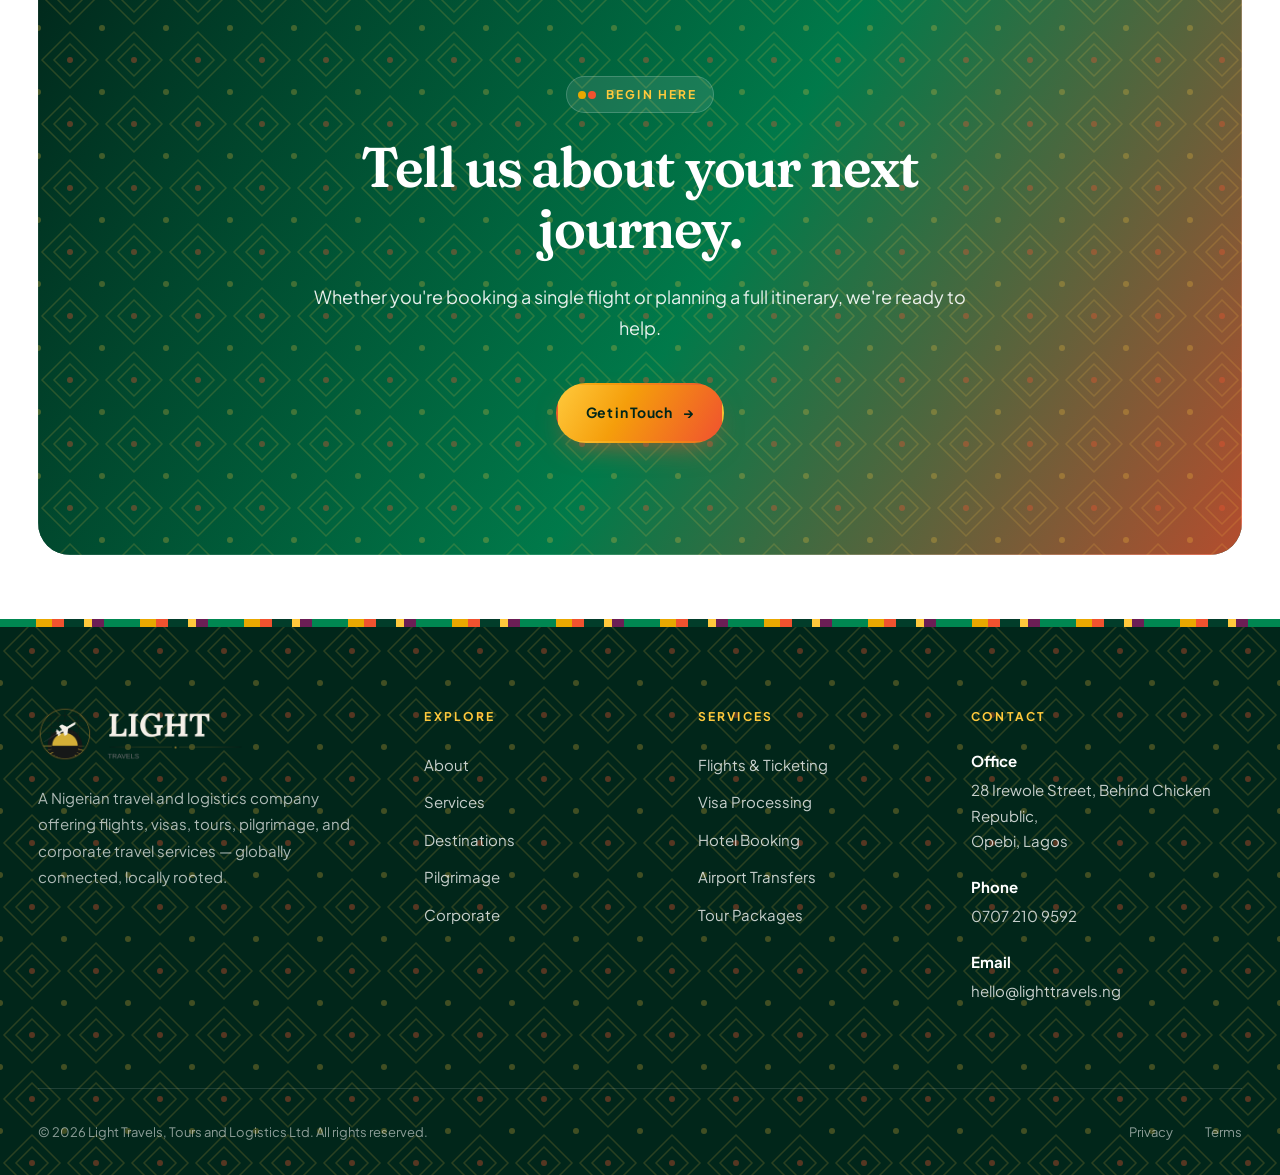
==== commit 2dcfa01d: "Redesign: brighter Nigerian-inspired look with premium feel - New palette: Naija green, sunset gold," ====
--- a/about.html
+++ b/about.html
@@ -7,7 +7,12 @@
 <meta name="description" content="Light Travels is a Nigerian travel and logistics company headquartered in Lagos. Learn about our story, our values, and the team behind every itinerary.">
 <link rel="preconnect" href="https://fonts.googleapis.com">
 <link rel="preconnect" href="https://fonts.gstatic.com" crossorigin>
-<link href="https://fonts.googleapis.com/css2?family=Cormorant+Garamond:ital,wght@0,400;0,500;0,600;1,400;1,500&family=Manrope:wght@400;500;600;700&display=swap" rel="stylesheet">
+<link href="https://fonts.googleapis.com/css2?family=Fraunces:ital,opsz,wght,SOFT@0,9..144,400..700,50;1,9..144,400..700,50&family=Plus+Jakarta+Sans:wght@400;500;600;700;800&display=swap" rel="stylesheet">
+<link rel="icon" type="image/x-icon" href="/favicon.ico">
+<link rel="icon" type="image/png" sizes="32x32" href="/favicon-32x32.png">
+<link rel="icon" type="image/png" sizes="16x16" href="/favicon-16x16.png">
+<link rel="apple-touch-icon" sizes="180x180" href="/apple-touch-icon.png">
+<link rel="manifest" href="/site.webmanifest">
 <link rel="stylesheet" href="css/styles.css">
 </head>
 <body>
@@ -16,7 +21,7 @@
   <div class="container">
     <nav class="nav">
       <a href="index.html" class="logo">
-        <img src="images/logo.png" alt="Light Travels" height="70">
+        <img src="images/logo-crop.png" alt="Light Travels" height="48">
       </a>
       <button class="nav-toggle" aria-label="Toggle menu"><span></span><span></span></button>
       <ul class="nav-links">
@@ -133,7 +138,7 @@
     <img src="https://images.unsplash.com/photo-1488085061387-422e29b40080?auto=format&fit=crop&w=2000&q=80" alt="">
   </div>
   <div class="cta-banner-content reveal">
-    <span class="eyebrow" style="color: var(--gold-light);">Begin Here</span>
+    <span class="eyebrow">Begin Here</span>
     <h2>Tell us about your next journey.</h2>
     <p>Whether you're booking a single flight or planning a full itinerary, we're ready to help.</p>
     <a href="contact.html" class="btn btn-primary">Get in Touch <span class="arrow">→</span></a>
@@ -145,7 +150,7 @@
     <div class="footer-grid">
       <div class="footer-brand">
        <a href="index.html" class="logo">
-        <img src="images/footer-logo.png" alt="Light Travels" height="70">
+        <img src="images/footer-logo-crop.png" alt="Light Travels" height="52">
       </a>
         <p>A Nigerian travel and logistics company offering flights, visas, tours, pilgrimage, and corporate travel services — globally connected, locally rooted.</p>
       </div>
--- a/css/styles.css
+++ b/css/styles.css
@@ -1,32 +1,63 @@
 /* ============================================================
    LIGHT TRAVELS — Design System
-   White · Gold · Navy. Refined editorial luxury.
+   Lagos-bright. Emerald green · Sunset gold · Coral · Warm cream.
+   Ankara / kente-inspired accents on a premium editorial base.
    ============================================================ */
 
 :root {
-  /* Palette */
+  /* Core palette — inspired by the Nigerian flag, Lagos sunsets & Ankara prints */
+  --green: #008751;          /* Naija green */
+  --green-bright: #00A862;
+  --green-deep: #023D2A;
+  --green-night: #01261A;
+  --gold: #E9A800;           /* sunset / logo gold */
+  --gold-light: #FFC93C;
+  --gold-soft: #FFF1C9;
+  --gold-text: #9A6A00;
+  --coral: #F0522F;          /* palm-oil / sunset coral */
+  --coral-soft: #FFE3DA;
+  --plum: #6B1E55;           /* aso-oke accent */
+  --sky: #1BA6C9;
+
   --white: #FFFFFF;
-  --cream: #FAF7F2;
-  --cream-deep: #F2EDE3;
-  --gold: #B8893E;
-  --gold-light: #D4AC68;
-  --gold-soft: rgba(184, 137, 62, 0.12);
-  --navy: #0E2A47;
-  --navy-deep: #061B30;
-  --ink: #1A1A1A;
-  --muted: #6B7280;
-  --muted-light: #9CA3AF;
-  --line: rgba(184, 137, 62, 0.22);
-  --line-soft: rgba(14, 42, 71, 0.08);
+  --cream: #FFF8EC;
+  --cream-deep: #FCEFD6;
+  --ink: #13261D;
+  --muted: #5E6B64;
+  --muted-light: #9AA59F;
+  --line: rgba(2, 61, 42, 0.12);
+  --line-soft: rgba(2, 61, 42, 0.08);
+
+  /* Legacy aliases (inline styles in pages reference these) */
+  --navy: var(--green-deep);
+  --navy-deep: var(--green-night);
+
+  /* Signature gradients */
+  --grad-sunset: linear-gradient(120deg, #FFC93C 0%, #F59E0B 40%, #F0522F 100%);
+  --grad-green: linear-gradient(135deg, #00A862 0%, #008751 45%, #023D2A 100%);
+  --kente: repeating-linear-gradient(90deg,
+      var(--green) 0 36px, var(--gold) 36px 52px, var(--coral) 52px 64px,
+      var(--green-deep) 64px 84px, var(--gold-light) 84px 92px, var(--plum) 92px 104px);
+
+  /* Ankara-inspired motif (diamonds + dots) as SVG patterns */
+  --ankara-light: url("data:image/svg+xml,%3Csvg xmlns='http://www.w3.org/2000/svg' width='64' height='64' viewBox='0 0 64 64'%3E%3Cg fill='none' stroke='%23FFC93C' stroke-opacity='.16' stroke-width='1.5'%3E%3Cpath d='M32 4 60 32 32 60 4 32Z'/%3E%3Cpath d='M32 16 48 32 32 48 16 32Z'/%3E%3C/g%3E%3Ccircle cx='32' cy='32' r='3' fill='%23F0522F' fill-opacity='.35'/%3E%3Ccircle cx='0' cy='0' r='3' fill='%23FFC93C' fill-opacity='.25'/%3E%3Ccircle cx='64' cy='0' r='3' fill='%23FFC93C' fill-opacity='.25'/%3E%3Ccircle cx='0' cy='64' r='3' fill='%23FFC93C' fill-opacity='.25'/%3E%3Ccircle cx='64' cy='64' r='3' fill='%23FFC93C' fill-opacity='.25'/%3E%3C/svg%3E");
+  --ankara-dark: url("data:image/svg+xml,%3Csvg xmlns='http://www.w3.org/2000/svg' width='64' height='64' viewBox='0 0 64 64'%3E%3Cg fill='none' stroke='%23008751' stroke-opacity='.08' stroke-width='1.5'%3E%3Cpath d='M32 4 60 32 32 60 4 32Z'/%3E%3Cpath d='M32 16 48 32 32 48 16 32Z'/%3E%3C/g%3E%3Ccircle cx='32' cy='32' r='3' fill='%23E9A800' fill-opacity='.25'/%3E%3C/svg%3E");
 
   /* Typography */
-  --font-display: 'Cormorant Garamond', Georgia, 'Times New Roman', serif;
-  --font-body: 'Manrope', -apple-system, BlinkMacSystemFont, 'Segoe UI', sans-serif;
+  --font-display: 'Fraunces', Georgia, 'Times New Roman', serif;
+  --font-body: 'Plus Jakarta Sans', -apple-system, BlinkMacSystemFont, 'Segoe UI', sans-serif;
 
   /* Layout */
   --container: 1280px;
   --container-tight: 980px;
-  --gutter: clamp(1.25rem, 3vw, 2.5rem);
+  --gutter: clamp(1rem, 3vw, 2.5rem);
+  --radius: 20px;
+  --radius-sm: 12px;
+
+  /* Elevation */
+  --shadow-sm: 0 2px 8px rgba(2, 61, 42, 0.06);
+  --shadow: 0 18px 40px -18px rgba(2, 61, 42, 0.28);
+  --shadow-lg: 0 30px 70px -25px rgba(2, 61, 42, 0.45);
 
   /* Motion */
   --ease: cubic-bezier(0.4, 0, 0.2, 1);
@@ -40,7 +71,7 @@
   margin: 0;
   font-family: var(--font-body);
   font-size: 16px;
-  line-height: 1.65;
+  line-height: 1.7;
   color: var(--ink);
   background: var(--white);
   -webkit-font-smoothing: antialiased;
@@ -50,90 +81,112 @@
 img, picture, video { max-width: 100%; display: block; }
 a { color: inherit; text-decoration: none; }
 button { font-family: inherit; cursor: pointer; border: none; background: none; }
+::selection { background: var(--gold-light); color: var(--green-night); }
 
 /* ----------  Typography  ---------- */
 h1, h2, h3, h4, h5 {
   font-family: var(--font-display);
-  font-weight: 500;
-  line-height: 1.15;
-  letter-spacing: -0.01em;
+  font-weight: 600;
+  line-height: 1.08;
+  letter-spacing: -0.02em;
   margin: 0;
-  color: var(--navy);
-}
-h1 { font-size: clamp(2.5rem, 6vw, 4.75rem); font-weight: 400; }
-h2 { font-size: clamp(2rem, 4.5vw, 3.25rem); font-weight: 400; }
-h3 { font-size: clamp(1.5rem, 3vw, 2rem); }
+  color: var(--green-deep);
+  font-variation-settings: "SOFT" 50, "WONK" 0;
+}
+h1 { font-size: clamp(2.6rem, 6.4vw, 5.25rem); font-weight: 700; }
+h2 { font-size: clamp(2rem, 4.6vw, 3.5rem); }
+h3 { font-size: clamp(1.4rem, 2.6vw, 1.75rem); }
 h4 { font-size: 1.375rem; }
 p { margin: 0 0 1rem; color: var(--ink); }
-.lead { font-size: clamp(1.1rem, 1.5vw, 1.25rem); line-height: 1.7; color: #2a2a2a; }
+.lead { font-size: clamp(1.1rem, 1.5vw, 1.25rem); line-height: 1.7; color: #2a3a31; }
+
 .eyebrow {
   font-family: var(--font-body);
   font-size: 0.75rem;
-  font-weight: 600;
-  letter-spacing: 0.24em;
+  font-weight: 700;
+  letter-spacing: 0.18em;
   text-transform: uppercase;
-  color: var(--gold);
+  color: var(--green);
   display: inline-flex;
   align-items: center;
-  gap: 0.75rem;
+  gap: 0.6rem;
+  padding: 0.45rem 0.95rem 0.45rem 0.7rem;
+  border-radius: 999px;
+  background: rgba(0, 135, 81, 0.09);
 }
 .eyebrow::before {
   content: "";
-  display: inline-block;
-  width: 28px;
-  height: 1px;
+  width: 8px;
+  height: 8px;
+  border-radius: 50%;
   background: var(--gold);
-}
-.italic { font-style: italic; font-family: var(--font-display); }
+  box-shadow: 10px 0 0 var(--coral);
+  margin-right: 10px;
+}
+.italic,
+.italic-accent {
+  font-style: italic;
+  font-family: var(--font-display);
+  font-weight: 500;
+}
+h1 .italic, h2 .italic, h3 .italic,
+.page-header h1 .italic {
+  background: var(--grad-sunset);
+  -webkit-background-clip: text;
+  background-clip: text;
+  color: transparent;
+  padding-right: 0.08em;
+}
 
 /* ----------  Layout helpers  ---------- */
 .container { max-width: var(--container); margin: 0 auto; padding: 0 var(--gutter); }
 .container-tight { max-width: var(--container-tight); margin: 0 auto; padding: 0 var(--gutter); }
-.section { padding: clamp(4rem, 10vw, 7.5rem) 0; }
+.section { padding: clamp(4.5rem, 10vw, 8rem) 0; position: relative; }
 .section-tight { padding: clamp(3rem, 6vw, 5rem) 0; }
-.divider {
-  height: 1px;
-  background: var(--line);
-  border: 0;
-  margin: 0;
-}
+.divider { height: 1px; background: var(--line); border: 0; margin: 0; }
+
+/* Kente stripe utility */
+.kente-strip { height: 8px; background: var(--kente); }
 
 /* ----------  Buttons  ---------- */
 .btn {
   display: inline-flex;
   align-items: center;
   gap: 0.625rem;
-  padding: 1rem 1.875rem;
-  font-size: 0.8125rem;
-  font-weight: 600;
-  letter-spacing: 0.12em;
-  text-transform: uppercase;
-  border-radius: 0;
-  transition: all 0.4s var(--ease);
+  padding: 1rem 1.75rem;
+  font-size: 0.875rem;
+  font-weight: 700;
+  letter-spacing: 0.02em;
+  border-radius: 999px;
+  transition: transform 0.3s var(--ease), box-shadow 0.3s var(--ease), background 0.3s var(--ease), color 0.3s var(--ease);
   position: relative;
   overflow: hidden;
+  border: 2px solid transparent;
 }
 .btn-primary {
-  background: var(--gold);
-  color: var(--white);
-}
-.btn-primary:hover { background: var(--navy); }
+  background: var(--grad-sunset);
+  color: var(--green-night);
+  box-shadow: 0 12px 28px -10px rgba(240, 82, 47, 0.65);
+}
+.btn-primary:hover {
+  transform: translateY(-2px);
+  box-shadow: 0 18px 34px -10px rgba(240, 82, 47, 0.75);
+}
 .btn-outline {
   background: transparent;
-  color: var(--navy);
-  border: 1px solid var(--navy);
-}
-.btn-outline:hover { background: var(--navy); color: var(--white); }
+  color: var(--green-deep);
+  border-color: var(--green);
+}
+.btn-outline:hover { background: var(--green); color: var(--white); transform: translateY(-2px); }
 .btn-outline-light {
-  background: transparent;
+  background: rgba(255, 255, 255, 0.1);
   color: var(--white);
-  border: 1px solid rgba(255, 255, 255, 0.6);
-}
-.btn-outline-light:hover { background: var(--white); color: var(--navy); border-color: var(--white); }
-.btn .arrow {
-  display: inline-block;
-  transition: transform 0.4s var(--ease);
-}
+  border-color: rgba(255, 255, 255, 0.55);
+  backdrop-filter: blur(6px);
+  -webkit-backdrop-filter: blur(6px);
+}
+.btn-outline-light:hover { background: var(--white); color: var(--green-deep); border-color: var(--white); transform: translateY(-2px); }
+.btn .arrow { display: inline-block; transition: transform 0.3s var(--ease); }
 .btn:hover .arrow { transform: translateX(4px); }
 
 /* ----------  Header / Nav  ---------- */
@@ -143,21 +196,26 @@
   left: 0;
   right: 0;
   z-index: 100;
-  padding: 1.5rem 0;
-  transition: all 0.4s var(--ease);
-  background: transparent;
+  padding: 0.75rem 0;
+  background: rgba(255, 248, 236, 0.9);
+  backdrop-filter: blur(14px);
+  -webkit-backdrop-filter: blur(14px);
+  box-shadow: 0 1px 0 var(--line-soft);
+  transition: padding 0.3s var(--ease), box-shadow 0.3s var(--ease), background 0.3s var(--ease);
+}
+.site-header::before {
+  content: "";
+  position: absolute;
+  top: 0; left: 0; right: 0;
+  height: 4px;
+  background: var(--kente);
 }
 .site-header.scrolled {
-  background: rgba(255, 255, 255, 0.97);
-  padding: 1rem 0;
-  box-shadow: 0 1px 0 var(--line-soft);
-  backdrop-filter: blur(12px);
-  -webkit-backdrop-filter: blur(12px);
-}
-.site-header.solid {
-  background: var(--white);
-  box-shadow: 0 1px 0 var(--line-soft);
-}
+  padding: 0.4rem 0;
+  background: rgba(255, 255, 255, 0.96);
+  box-shadow: 0 10px 30px -18px rgba(2, 61, 42, 0.35);
+}
+.site-header.solid { background: rgba(255, 248, 236, 0.96); }
 .nav {
   display: flex;
   align-items: center;
@@ -167,199 +225,181 @@
 .logo {
   font-family: var(--font-display);
   font-size: 1.5rem;
-  font-weight: 500;
-  letter-spacing: 0.02em;
-  color: var(--white);
+  color: var(--green-deep);
   display: flex;
   align-items: center;
   gap: 0.625rem;
-  transition: color 0.4s var(--ease);
-}
-.logo-mark {
-  width: 32px;
-  height: 32px;
-  border: 1px solid currentColor;
-  display: flex;
-  align-items: center;
-  justify-content: center;
-  font-size: 0.875rem;
-  font-style: italic;
-}
-.logo small {
-  display: block;
-  font-family: var(--font-body);
-  font-size: 0.625rem;
-  letter-spacing: 0.2em;
-  text-transform: uppercase;
-  opacity: 0.7;
-  margin-top: 2px;
-}
-.site-header.scrolled .logo,
-.site-header.solid .logo { color: var(--navy); }
+}
+.site-header .logo img { height: 50px; width: auto; transition: height 0.3s var(--ease); }
+.site-header.scrolled .logo img { height: 42px; }
 
 .nav-links {
   display: flex;
   align-items: center;
-  gap: 2.25rem;
+  gap: 0.35rem;
   list-style: none;
   margin: 0;
   padding: 0;
 }
 .nav-links a {
-  font-size: 0.8125rem;
-  font-weight: 500;
-  letter-spacing: 0.1em;
-  text-transform: uppercase;
-  color: var(--white);
-  transition: color 0.3s var(--ease);
+  font-size: 0.875rem;
+  font-weight: 600;
+  color: var(--green-deep);
+  padding: 0.55rem 0.9rem;
+  border-radius: 999px;
+  transition: background 0.25s var(--ease), color 0.25s var(--ease);
   position: relative;
-}
-.nav-links a::after {
-  content: "";
-  position: absolute;
-  bottom: -6px;
-  left: 0;
-  width: 0;
-  height: 1px;
-  background: var(--gold);
-  transition: width 0.3s var(--ease);
-}
-.nav-links a:hover::after,
-.nav-links a.active::after { width: 100%; }
-.nav-links a:hover { color: var(--gold); }
-.site-header.scrolled .nav-links a,
-.site-header.solid .nav-links a { color: var(--navy); }
-.site-header.scrolled .nav-links a:hover,
-.site-header.solid .nav-links a:hover { color: var(--gold); }
-
+  display: inline-block;
+}
+.nav-links a:hover { background: rgba(0, 135, 81, 0.09); color: var(--green); }
+.nav-links a.active { color: var(--green); }
+.nav-links a.active::after {
+  content: "";
+  position: absolute;
+  left: 50%;
+  bottom: 2px;
+  width: 6px;
+  height: 6px;
+  margin-left: -3px;
+  border-radius: 50%;
+  background: var(--coral);
+}
+.nav-links a.nav-cta,
 .nav-cta {
-  font-family: var(--font-body);
-  padding: 0.625rem 1.25rem;
-  background: var(--gold);
+  margin-left: 0.75rem;
+  padding: 0.7rem 1.35rem;
+  background: var(--green);
   color: var(--white) !important;
-  font-size: 0.75rem;
-  font-weight: 600;
-  letter-spacing: 0.12em;
-  text-transform: uppercase;
-  transition: background 0.3s var(--ease);
-}
-.nav-cta:hover { background: var(--navy); }
+  font-weight: 700;
+  box-shadow: 0 10px 22px -10px rgba(0, 135, 81, 0.8);
+}
+.nav-links a.nav-cta:hover { background: var(--green-deep); color: var(--white); }
 .nav-cta::after { display: none !important; }
 
 .nav-toggle {
   display: none;
-  width: 32px;
-  height: 32px;
+  width: 44px;
+  height: 44px;
+  border-radius: 50%;
+  background: var(--green);
   position: relative;
   z-index: 110;
 }
 .nav-toggle span {
   display: block;
-  width: 24px;
-  height: 1.5px;
+  width: 20px;
+  height: 2px;
+  border-radius: 2px;
   background: var(--white);
   position: absolute;
-  left: 4px;
+  left: 12px;
   transition: all 0.3s var(--ease);
 }
-.nav-toggle span:nth-child(1) { top: 11px; }
-.nav-toggle span:nth-child(2) { top: 20px; }
-.site-header.scrolled .nav-toggle span,
-.site-header.solid .nav-toggle span,
-.nav-toggle.open span { background: var(--navy); }
-.nav-toggle.open span:nth-child(1) { transform: translateY(4.5px) rotate(45deg); }
+.nav-toggle span:nth-child(1) { top: 17px; }
+.nav-toggle span:nth-child(2) { top: 25px; }
+.nav-toggle.open span:nth-child(1) { transform: translateY(4px) rotate(45deg); }
 .nav-toggle.open span:nth-child(2) { transform: translateY(-4px) rotate(-45deg); }
 
 /* ----------  Hero  ---------- */
 .hero {
   position: relative;
   min-height: 100vh;
+  min-height: 100svh;
   display: flex;
   align-items: center;
   color: var(--white);
   overflow: hidden;
-  padding: 8rem 0 4rem;
-}
-.hero-bg {
-  position: absolute;
-  inset: 0;
-  z-index: 0;
-}
+  padding: 9rem 0 7rem;
+  background: var(--green-deep);
+}
+.hero-bg { position: absolute; inset: 0; z-index: 0; }
 .hero-bg img {
   width: 100%;
   height: 100%;
   object-fit: cover;
   animation: heroZoom 20s ease-out forwards;
 }
-@keyframes heroZoom {
-  from { transform: scale(1.08); }
-  to { transform: scale(1); }
-}
+@keyframes heroZoom { from { transform: scale(1.08); } to { transform: scale(1); } }
 .hero-bg::after {
   content: "";
   position: absolute;
   inset: 0;
-  background: linear-gradient(
-    to bottom,
-    rgba(6, 27, 48, 0.55) 0%,
-    rgba(6, 27, 48, 0.4) 50%,
-    rgba(6, 27, 48, 0.7) 100%
-  );
-}
-.hero-content {
-  position: relative;
-  z-index: 2;
-  max-width: 760px;
-}
-.hero h1 {
-  color: var(--white);
-  margin: 1.5rem 0 2rem;
-}
+  background:
+    radial-gradient(ellipse 70% 60% at 85% 20%, rgba(255, 201, 60, 0.45), transparent 60%),
+    radial-gradient(ellipse 60% 50% at 100% 100%, rgba(240, 82, 47, 0.45), transparent 60%),
+    linear-gradient(100deg, rgba(1, 38, 26, 0.92) 0%, rgba(2, 61, 42, 0.75) 45%, rgba(0, 135, 81, 0.2) 100%);
+}
+.hero::after {
+  content: "";
+  position: absolute;
+  left: 0; right: 0; bottom: 0;
+  height: 10px;
+  background: var(--kente);
+  z-index: 3;
+}
+.hero-content { position: relative; z-index: 2; max-width: 800px; }
+.hero h1 { color: var(--white); margin: 1.5rem 0 1.75rem; }
 .hero h1 .italic-accent {
   font-style: italic;
-  color: var(--gold-light);
+  background: var(--grad-sunset);
+  -webkit-background-clip: text;
+  background-clip: text;
+  color: transparent;
+  padding-right: 0.08em;
 }
 .hero .eyebrow {
   color: var(--gold-light);
-}
-.hero .eyebrow::before {
-  background: var(--gold-light);
+  background: rgba(255, 255, 255, 0.1);
+  border: 1px solid rgba(255, 255, 255, 0.18);
 }
 .hero-lead {
-  font-size: 1.125rem;
-  line-height: 1.7;
-  color: rgba(255, 255, 255, 0.85);
-  max-width: 540px;
-  margin-bottom: 2.5rem;
-}
-.hero-cta {
+  font-size: clamp(1.05rem, 1.4vw, 1.2rem);
+  line-height: 1.75;
+  color: rgba(255, 255, 255, 0.88);
+  max-width: 560px;
+  margin-bottom: 2.25rem;
+}
+.hero-cta { display: flex; flex-wrap: wrap; gap: 1rem; }
+
+/* Multilingual welcome chips */
+.hero-greeting {
   display: flex;
   flex-wrap: wrap;
-  gap: 1rem;
-}
+  gap: 0.5rem;
+  margin-top: 2.75rem;
+}
+.hero-greeting span {
+  font-size: 0.8125rem;
+  font-weight: 600;
+  padding: 0.4rem 0.9rem;
+  border-radius: 999px;
+  background: rgba(255, 255, 255, 0.08);
+  border: 1px solid rgba(255, 255, 255, 0.16);
+  color: rgba(255, 255, 255, 0.9);
+}
+.hero-greeting span em { font-style: normal; color: var(--gold-light); margin-right: 0.35rem; }
+
 .hero-meta {
   position: absolute;
-  bottom: 2.5rem;
+  bottom: 2.25rem;
   left: 0;
   right: 0;
   z-index: 2;
   display: flex;
   justify-content: space-between;
   align-items: flex-end;
-  color: rgba(255, 255, 255, 0.7);
+  color: rgba(255, 255, 255, 0.75);
   font-size: 0.75rem;
+  font-weight: 600;
   letter-spacing: 0.16em;
   text-transform: uppercase;
 }
-.hero-meta .scroll-cue {
-  display: inline-flex;
-  align-items: center;
-  gap: 0.75rem;
-}
+.hero-meta .scroll-cue { display: inline-flex; align-items: center; gap: 0.75rem; }
 .hero-meta .scroll-cue::after {
   content: "";
-  width: 1px;
+  width: 2px;
   height: 40px;
+  border-radius: 2px;
   background: var(--gold-light);
   animation: scrollPulse 2.4s ease-in-out infinite;
 }
@@ -368,268 +408,429 @@
   50% { opacity: 1; transform: scaleY(1); }
 }
 
-/* Page-header (smaller hero for inner pages) */
+/* Floating stat card in hero */
+.hero-badge {
+  position: absolute;
+  right: var(--gutter);
+  bottom: 6.5rem;
+  z-index: 2;
+  display: flex;
+  gap: 1.75rem;
+  padding: 1.25rem 1.75rem;
+  border-radius: var(--radius);
+  background: rgba(255, 255, 255, 0.12);
+  border: 1px solid rgba(255, 255, 255, 0.22);
+  backdrop-filter: blur(14px);
+  -webkit-backdrop-filter: blur(14px);
+}
+.hero-badge div { line-height: 1.2; }
+.hero-badge strong {
+  display: block;
+  font-family: var(--font-display);
+  font-size: 1.9rem;
+  color: var(--gold-light);
+}
+.hero-badge small { font-size: 0.75rem; color: rgba(255, 255, 255, 0.8); font-weight: 600; }
+@media (max-width: 1100px) { .hero-badge { display: none; } }
+
+/* ----------  Marquee ribbon  ---------- */
+.ribbon {
+  background: var(--gold-light);
+  color: var(--green-night);
+  overflow: hidden;
+  padding: 1rem 0;
+  border-bottom: 3px solid var(--green-night);
+}
+.ribbon-track {
+  display: flex;
+  width: max-content;
+  animation: ribbon 40s linear infinite;
+}
+.ribbon-track span {
+  font-family: var(--font-display);
+  font-size: clamp(1.1rem, 2vw, 1.45rem);
+  font-weight: 600;
+  font-style: italic;
+  white-space: nowrap;
+  padding: 0 1.25rem;
+  display: inline-flex;
+  align-items: center;
+  gap: 2.5rem;
+}
+.ribbon-track span::after {
+  content: "✦";
+  font-style: normal;
+  color: var(--coral);
+  font-size: 0.9em;
+}
+@keyframes ribbon { to { transform: translateX(-50%); } }
+@media (prefers-reduced-motion: reduce) {
+  .ribbon-track, .hero-bg img { animation: none; }
+}
+
+/* ----------  Page header (inner pages)  ---------- */
 .page-header {
   position: relative;
-  padding: 11rem 0 5rem;
+  padding: 11rem 0 6rem;
   color: var(--white);
   overflow: hidden;
-}
-.page-header-bg {
+  background: var(--green-deep);
+}
+.page-header::after {
+  content: "";
+  position: absolute;
+  left: 0; right: 0; bottom: 0;
+  height: 8px;
+  background: var(--kente);
+  z-index: 3;
+}
+.page-header-bg { position: absolute; inset: 0; z-index: 0; }
+.page-header-bg img { width: 100%; height: 100%; object-fit: cover; }
+.page-header-bg::after {
+  content: "";
   position: absolute;
   inset: 0;
-  z-index: 0;
-}
-.page-header-bg img {
+  background:
+    radial-gradient(ellipse 60% 70% at 95% 10%, rgba(255, 201, 60, 0.4), transparent 60%),
+    linear-gradient(100deg, rgba(1, 38, 26, 0.92) 0%, rgba(2, 61, 42, 0.72) 55%, rgba(240, 82, 47, 0.25) 100%);
+}
+.page-header-content { position: relative; z-index: 2; max-width: 780px; }
+.page-header h1 { color: var(--white); margin-top: 1.5rem; }
+.page-header .lead { color: rgba(255, 255, 255, 0.88); margin-top: 1.25rem; max-width: 620px; }
+.breadcrumb {
+  display: inline-flex;
+  align-items: center;
+  font-size: 0.75rem;
+  font-weight: 700;
+  letter-spacing: 0.14em;
+  text-transform: uppercase;
+  color: rgba(255, 255, 255, 0.85);
+  padding: 0.45rem 1rem;
+  border-radius: 999px;
+  background: rgba(255, 255, 255, 0.1);
+  border: 1px solid rgba(255, 255, 255, 0.18);
+}
+.breadcrumb a { color: var(--gold-light); }
+.breadcrumb span { margin: 0 0.75rem; opacity: 0.6; }
+
+/* ----------  Section heading pattern  ---------- */
+.section-head {
+  display: grid;
+  grid-template-columns: 1fr 1.25fr;
+  gap: 3rem;
+  margin-bottom: 3.5rem;
+  align-items: end;
+}
+.section-head-stacked { display: block; max-width: 720px; }
+.section-head h2 { margin-top: 1.25rem; }
+.section-head p { margin: 0; color: var(--muted); font-size: 1.0625rem; line-height: 1.8; }
+@media (max-width: 768px) {
+  .section-head { grid-template-columns: 1fr; gap: 1.25rem; margin-bottom: 2.5rem; }
+}
+
+/* ----------  Intro band  ---------- */
+.intro-band { background: var(--white); overflow: hidden; }
+.intro-grid {
+  display: grid;
+  grid-template-columns: 1.05fr 1fr;
+  gap: clamp(3rem, 6vw, 6rem);
+  align-items: center;
+}
+.intro-grid h2 { font-size: clamp(2rem, 4vw, 3.1rem); }
+.intro-grid p { font-size: 1.0625rem; line-height: 1.85; color: #2a3a31; }
+.intro-image {
+  position: relative;
+  aspect-ratio: 4/5;
+  border-radius: 28px 28px 28px 140px;
+  overflow: visible;
+  isolation: isolate;
+}
+.intro-image img {
   width: 100%;
   height: 100%;
   object-fit: cover;
-}
-.page-header-bg::after {
-  content: "";
-  position: absolute;
-  inset: 0;
-  background: linear-gradient(to bottom, rgba(6, 27, 48, 0.65), rgba(6, 27, 48, 0.5));
-}
-.page-header-content {
+  border-radius: inherit;
+  box-shadow: var(--shadow-lg);
+}
+.intro-image::before {
+  content: "";
+  position: absolute;
+  top: -1.5rem;
+  right: -1.5rem;
+  width: 55%;
+  height: 55%;
+  border-radius: 24px;
+  background: var(--gold-light) var(--ankara-dark);
+  z-index: -1;
+}
+.intro-image::after {
+  content: "";
+  position: absolute;
+  left: -1.5rem;
+  bottom: 12%;
+  width: 90px;
+  height: 90px;
+  border-radius: 50%;
+  background: var(--coral);
+  z-index: -1;
+}
+@media (max-width: 880px) {
+  .intro-grid { grid-template-columns: 1fr; gap: 3.5rem; }
+  .intro-image { margin: 0 1rem; }
+}
+
+/* ----------  Services Grid  ---------- */
+.services-section {
+  background: var(--cream) var(--ankara-dark);
+}
+.services-grid {
+  display: grid;
+  grid-template-columns: repeat(3, 1fr);
+  gap: 1.5rem;
+}
+.service-card {
+  --accent: var(--green);
+  --accent-soft: rgba(0, 135, 81, 0.1);
+  padding: 2.25rem 2rem 2rem;
+  background: var(--white);
+  border-radius: var(--radius);
+  box-shadow: var(--shadow-sm);
+  border: 1px solid var(--line-soft);
   position: relative;
-  z-index: 2;
-  max-width: 760px;
-}
-.page-header h1 { color: var(--white); margin-top: 1.5rem; }
-.page-header .lead { color: rgba(255, 255, 255, 0.85); margin-top: 1.25rem; max-width: 600px; }
-.breadcrumb {
-  font-size: 0.75rem;
-  letter-spacing: 0.16em;
-  text-transform: uppercase;
-  color: rgba(255, 255, 255, 0.7);
-}
-.breadcrumb a { color: var(--gold-light); }
-.breadcrumb span { margin: 0 0.75rem; opacity: 0.5; }
-
-/* ----------  Section heading pattern  ---------- */
-.section-head {
-  display: grid;
-  grid-template-columns: 1fr 2fr;
-  gap: 3rem;
-  margin-bottom: 4rem;
-  align-items: end;
-}
-.section-head-stacked { display: block; max-width: 720px; }
-.section-head h2 { margin-top: 1.25rem; }
-.section-head p { margin-top: 1.25rem; color: var(--muted); font-size: 1.0625rem; line-height: 1.75; }
-@media (max-width: 768px) {
-  .section-head { grid-template-columns: 1fr; gap: 1.5rem; }
-}
-
-/* ----------  Intro band  ---------- */
-.intro-band { background: var(--white); }
-.intro-grid {
-  display: grid;
-  grid-template-columns: 1fr 1fr;
-  gap: 5rem;
-  align-items: center;
-}
-.intro-grid h2 { font-size: clamp(2rem, 4vw, 3rem); }
-.intro-grid p { font-size: 1.0625rem; line-height: 1.8; color: #2a2a2a; }
-.intro-image {
-  position: relative;
-  aspect-ratio: 4/5;
   overflow: hidden;
-}
-.intro-image img { width: 100%; height: 100%; object-fit: cover; }
-.intro-image::before {
-  content: "";
-  position: absolute;
-  top: 1.25rem;
-  left: 1.25rem;
-  right: -1.25rem;
-  bottom: -1.25rem;
-  border: 1px solid var(--gold);
-  z-index: -1;
-}
-@media (max-width: 880px) {
-  .intro-grid { grid-template-columns: 1fr; gap: 3rem; }
-}
-
-/* ----------  Services Grid  ---------- */
-.services-section { background: var(--cream); }
-.services-grid {
-  display: grid;
-  grid-template-columns: repeat(3, 1fr);
-  gap: 0;
-  border-top: 1px solid var(--line);
-  border-left: 1px solid var(--line);
-}
-.service-card {
-  padding: 2.5rem 2rem;
-  background: var(--cream);
-  border-right: 1px solid var(--line);
-  border-bottom: 1px solid var(--line);
-  position: relative;
-  transition: background 0.4s var(--ease);
   display: flex;
   flex-direction: column;
   min-height: 280px;
-}
-.service-card:hover { background: var(--white); }
+  transition: transform 0.4s var(--ease-out), box-shadow 0.4s var(--ease-out);
+}
+.service-card:nth-child(3n+2) { --accent: var(--coral); --accent-soft: var(--coral-soft); }
+.service-card:nth-child(3n+3) { --accent: var(--gold); --accent-soft: var(--gold-soft); }
+.service-card:nth-child(3n+3) .more { color: #9A6A00; }
+.service-card::before {
+  content: "";
+  position: absolute;
+  top: 0; left: 0; right: 0;
+  height: 5px;
+  background: var(--accent);
+}
+.service-card::after {
+  content: "";
+  position: absolute;
+  right: -40px;
+  bottom: -40px;
+  width: 140px;
+  height: 140px;
+  border-radius: 50%;
+  background: var(--accent-soft);
+  transition: transform 0.5s var(--ease-out);
+}
+.service-card:hover { transform: translateY(-6px); box-shadow: var(--shadow); }
+.service-card:hover::after { transform: scale(1.6); }
+.service-card > * { position: relative; z-index: 1; }
 .service-card .num {
+  width: 48px;
+  height: 48px;
+  border-radius: 14px;
+  display: grid;
+  place-items: center;
   font-family: var(--font-display);
-  font-size: 0.875rem;
-  font-style: italic;
-  color: var(--gold);
-  letter-spacing: 0.05em;
+  font-size: 1.05rem;
+  font-weight: 700;
+  color: var(--white);
+  background: var(--accent);
   margin-bottom: 1.5rem;
-}
-.service-card h3 {
-  font-size: 1.5rem;
-  margin-bottom: 0.875rem;
-}
-.service-card p {
-  font-size: 0.9375rem;
-  line-height: 1.65;
-  color: var(--muted);
-  margin: 0;
-}
+  box-shadow: 0 10px 20px -10px var(--accent);
+}
+.service-card h3 { font-size: 1.5rem; margin-bottom: 0.75rem; }
+.service-card p { font-size: 0.9625rem; line-height: 1.7; color: var(--muted); margin: 0; }
 .service-card .more {
   margin-top: auto;
   padding-top: 1.5rem;
-  font-size: 0.75rem;
-  letter-spacing: 0.16em;
-  text-transform: uppercase;
-  color: var(--navy);
-  font-weight: 600;
+  font-size: 0.875rem;
+  font-weight: 700;
+  color: var(--accent);
   display: inline-flex;
   align-items: center;
   gap: 0.5rem;
-  opacity: 0;
-  transition: opacity 0.4s var(--ease);
-}
-.service-card:hover .more { opacity: 1; }
+}
+.service-card .more .arrow { transition: transform 0.3s var(--ease); }
+.service-card:hover .more .arrow { transform: translateX(5px); }
 @media (max-width: 880px) { .services-grid { grid-template-columns: repeat(2, 1fr); } }
-@media (max-width: 540px) { .services-grid { grid-template-columns: 1fr; } }
+@media (max-width: 600px) {
+  .services-grid,
+  .services-grid[style] { grid-template-columns: 1fr !important; }
+  .service-card { min-height: 0; }
+}
 
 /* ----------  Destinations  ---------- */
 .destinations-grid {
   display: grid;
   grid-template-columns: repeat(3, 1fr);
-  gap: 2rem;
+  gap: 1.5rem;
 }
 .dest-card {
   position: relative;
   overflow: hidden;
-  aspect-ratio: 3/4;
+  aspect-ratio: 4/5;
+  border-radius: var(--radius);
   cursor: pointer;
-}
+  background: var(--grad-green);
+  box-shadow: var(--shadow-sm);
+  transition: transform 0.5s var(--ease-out), box-shadow 0.5s var(--ease-out);
+}
+.dest-card:hover { transform: translateY(-6px); box-shadow: var(--shadow-lg); }
 .dest-card img {
   width: 100%;
   height: 100%;
   object-fit: cover;
-  transition: transform 0.8s var(--ease);
-}
-.dest-card:hover img { transform: scale(1.06); }
+  transition: transform 0.9s var(--ease-out);
+}
+.dest-card:hover img { transform: scale(1.08); }
 .dest-card::after {
   content: "";
   position: absolute;
   inset: 0;
-  background: linear-gradient(to bottom, transparent 40%, rgba(6, 27, 48, 0.85) 100%);
+  background: linear-gradient(to bottom, rgba(1, 38, 26, 0) 35%, rgba(1, 38, 26, 0.9) 100%);
+  transition: opacity 0.4s var(--ease);
 }
 .dest-card-content {
   position: absolute;
   bottom: 0;
   left: 0;
   right: 0;
-  padding: 2rem 1.75rem;
+  padding: 1.75rem;
   color: var(--white);
   z-index: 2;
 }
 .dest-card-content .country {
-  font-size: 0.75rem;
-  letter-spacing: 0.2em;
+  display: inline-block;
+  font-size: 0.6875rem;
+  font-weight: 700;
+  letter-spacing: 0.14em;
   text-transform: uppercase;
-  color: var(--gold-light);
-  margin-bottom: 0.5rem;
-}
-.dest-card-content h3 {
+  color: var(--green-night);
+  background: var(--gold-light);
+  padding: 0.3rem 0.75rem;
+  border-radius: 999px;
+  margin-bottom: 0.75rem;
+}
+.dest-card-content h3 { color: var(--white); font-size: 2rem; margin: 0; }
+.dest-card-content .duration {
+  font-size: 0.875rem;
+  font-weight: 500;
+  margin-top: 0.4rem;
+  opacity: 0.9;
+  display: inline-flex;
+  align-items: center;
+  gap: 0.5rem;
+}
+.dest-card-content .duration::before {
+  content: "";
+  width: 18px;
+  height: 2px;
+  background: var(--coral);
+}
+@media (max-width: 880px) { .destinations-grid { grid-template-columns: repeat(2, 1fr); } }
+@media (max-width: 560px) { .destinations-grid { grid-template-columns: 1fr; } .dest-card { aspect-ratio: 5/4; } }
+
+/* ----------  Why Us / Pillars  ---------- */
+.pillars-section {
+  background: var(--ankara-light), var(--grad-green);
   color: var(--white);
-  font-size: 1.875rem;
-  margin: 0;
-}
-.dest-card-content .duration {
-  font-size: 0.8125rem;
-  margin-top: 0.5rem;
-  opacity: 0.85;
-}
-@media (max-width: 880px) { .destinations-grid { grid-template-columns: repeat(2, 1fr); } }
-@media (max-width: 540px) { .destinations-grid { grid-template-columns: 1fr; } }
-
-/* ----------  Why Us / Pillars  ---------- */
-.pillars-section { background: var(--navy); color: var(--white); }
+  overflow: hidden;
+}
+.pillars-section::before {
+  content: "";
+  position: absolute;
+  width: 520px;
+  height: 520px;
+  right: -160px;
+  top: -200px;
+  border-radius: 50%;
+  background: radial-gradient(circle, rgba(255, 201, 60, 0.5), transparent 65%);
+  pointer-events: none;
+}
+.pillars-section .container { position: relative; }
 .pillars-section h2 { color: var(--white); }
-.pillars-section .section-head p { color: rgba(255, 255, 255, 0.7); }
-.pillars-section .eyebrow { color: var(--gold-light); }
-.pillars-section .eyebrow::before { background: var(--gold-light); }
+.pillars-section .section-head p { color: rgba(255, 255, 255, 0.8); }
+.pillars-section .eyebrow,
+.cta-banner .eyebrow {
+  color: var(--gold-light) !important;
+  background: rgba(255, 255, 255, 0.1);
+  border: 1px solid rgba(255, 255, 255, 0.18);
+}
 .pillars-grid {
   display: grid;
   grid-template-columns: repeat(4, 1fr);
-  gap: 2.5rem;
-  margin-top: 4rem;
+  gap: 1.25rem;
 }
 .pillar {
-  border-top: 1px solid rgba(255, 255, 255, 0.15);
-  padding-top: 2rem;
-}
+  padding: 2rem 1.75rem;
+  border-radius: var(--radius);
+  background: rgba(255, 255, 255, 0.07);
+  border: 1px solid rgba(255, 255, 255, 0.14);
+  backdrop-filter: blur(6px);
+  -webkit-backdrop-filter: blur(6px);
+  transition: background 0.3s var(--ease), transform 0.4s var(--ease-out);
+}
+.pillar:hover { background: rgba(255, 255, 255, 0.13); transform: translateY(-4px); }
 .pillar .num {
   font-family: var(--font-display);
-  font-style: italic;
-  font-size: 1.5rem;
-  color: var(--gold-light);
-  margin-bottom: 1.5rem;
-}
-.pillar h4 {
-  color: var(--white);
-  font-family: var(--font-display);
-  font-size: 1.375rem;
-  margin-bottom: 0.875rem;
-}
-.pillar p {
-  color: rgba(255, 255, 255, 0.7);
-  font-size: 0.9375rem;
-  line-height: 1.7;
-  margin: 0;
-}
-@media (max-width: 880px) { .pillars-grid { grid-template-columns: repeat(2, 1fr); gap: 2rem; } }
+  font-size: 2.75rem;
+  font-weight: 700;
+  line-height: 1;
+  background: var(--grad-sunset);
+  -webkit-background-clip: text;
+  background-clip: text;
+  color: transparent;
+  margin-bottom: 1.25rem;
+}
+.pillar h4 { color: var(--white); font-size: 1.375rem; margin-bottom: 0.75rem; }
+.pillar p { color: rgba(255, 255, 255, 0.8); font-size: 0.9375rem; line-height: 1.7; margin: 0; }
+@media (max-width: 960px) { .pillars-grid { grid-template-columns: repeat(2, 1fr); } }
 @media (max-width: 540px) { .pillars-grid { grid-template-columns: 1fr; } }
 
-/* ----------  Testimonial  ---------- */
+/* ----------  Testimonials  ---------- */
 .testimonials { background: var(--cream); }
 .testimonial-grid {
   display: grid;
   grid-template-columns: 1fr 1fr;
-  gap: 4rem;
+  gap: 2rem;
 }
 .testimonial-card {
-  padding: 2.5rem;
+  padding: 3rem 2.5rem 2.25rem;
   background: var(--white);
-  border: 1px solid var(--line);
+  border-radius: var(--radius);
+  box-shadow: var(--shadow);
   position: relative;
-}
+  margin-top: 1.5rem;
+}
+.testimonial-card:nth-child(2) { background: var(--green-deep); }
+.testimonial-card:nth-child(2) blockquote { color: var(--white); }
+.testimonial-card:nth-child(2) cite { color: rgba(255, 255, 255, 0.7); }
+.testimonial-card:nth-child(2) cite strong { color: var(--gold-light); }
 .testimonial-card::before {
   content: "“";
+  position: absolute;
+  top: -1.6rem;
+  left: 2rem;
+  width: 56px;
+  height: 56px;
+  border-radius: 16px;
+  background: var(--grad-sunset);
+  color: var(--green-night);
   font-family: var(--font-display);
-  font-size: 5rem;
-  color: var(--gold);
-  position: absolute;
-  top: -1.5rem;
-  left: 1.5rem;
-  line-height: 1;
+  font-size: 3.4rem;
+  line-height: 1.15;
+  text-align: center;
+  box-shadow: 0 12px 24px -10px rgba(240, 82, 47, 0.7);
 }
 .testimonial-card blockquote {
   margin: 0;
   font-family: var(--font-display);
-  font-size: 1.5rem;
-  line-height: 1.5;
-  color: var(--navy);
+  font-size: clamp(1.2rem, 2vw, 1.45rem);
+  line-height: 1.55;
+  color: var(--green-deep);
   font-weight: 400;
 }
 .testimonial-card cite {
@@ -637,78 +838,76 @@
   margin-top: 1.75rem;
   font-style: normal;
   font-size: 0.8125rem;
-  letter-spacing: 0.16em;
-  text-transform: uppercase;
+  letter-spacing: 0.06em;
   color: var(--muted);
 }
-.testimonial-card cite strong { color: var(--navy); font-weight: 600; }
+.testimonial-card cite::before { content: "★★★★★"; display: block; color: var(--gold); letter-spacing: 0.2em; margin-bottom: 0.5rem; font-size: 0.95rem; }
+.testimonial-card cite strong { color: var(--green); font-weight: 700; }
 @media (max-width: 880px) { .testimonial-grid { grid-template-columns: 1fr; gap: 2.5rem; } }
 
 /* ----------  CTA Banner  ---------- */
 .cta-banner {
   position: relative;
-  padding: clamp(5rem, 10vw, 8rem) 0;
+  margin: clamp(2rem, 5vw, 4rem) var(--gutter);
+  padding: clamp(4.5rem, 9vw, 7rem) 0;
   text-align: center;
   color: var(--white);
   overflow: hidden;
-}
-.cta-banner-bg {
-  position: absolute;
-  inset: 0;
-  z-index: 0;
-}
+  border-radius: 32px;
+  background: var(--green-deep);
+}
+.cta-banner-bg { position: absolute; inset: 0; z-index: 0; }
 .cta-banner-bg img { width: 100%; height: 100%; object-fit: cover; }
 .cta-banner-bg::after {
   content: "";
   position: absolute;
   inset: 0;
-  background: rgba(6, 27, 48, 0.78);
+  background:
+    var(--ankara-light),
+    linear-gradient(120deg, rgba(1, 38, 26, 0.92) 0%, rgba(0, 135, 81, 0.82) 55%, rgba(240, 82, 47, 0.75) 100%);
 }
 .cta-banner-content {
   position: relative;
   z-index: 2;
-  max-width: 720px;
+  max-width: 760px;
   margin: 0 auto;
   padding: 0 var(--gutter);
 }
-.cta-banner h2 {
-  color: var(--white);
-  margin: 1.5rem 0;
-}
-.cta-banner p {
-  color: rgba(255, 255, 255, 0.85);
-  font-size: 1.0625rem;
-  margin-bottom: 2.5rem;
-}
+.cta-banner h2 { color: var(--white); margin: 1.5rem 0; }
+.cta-banner p { color: rgba(255, 255, 255, 0.9); font-size: 1.125rem; margin-bottom: 2.5rem; }
 
 /* ----------  Footer  ---------- */
 .site-footer {
-  background: var(--navy-deep);
-  color: rgba(255, 255, 255, 0.75);
-  padding: 5rem 0 2rem;
+  position: relative;
+  background: var(--green-night);
+  background-image: var(--ankara-light);
+  color: rgba(255, 255, 255, 0.78);
+  padding: 5.5rem 0 2rem;
   font-size: 0.9375rem;
 }
+.site-footer::before {
+  content: "";
+  position: absolute;
+  top: 0; left: 0; right: 0;
+  height: 8px;
+  background: var(--kente);
+}
 .footer-grid {
   display: grid;
-  grid-template-columns: 1.5fr 1fr 1fr 1fr;
+  grid-template-columns: 1.5fr 1fr 1fr 1.2fr;
   gap: 3rem;
   padding-bottom: 4rem;
-  border-bottom: 1px solid rgba(255, 255, 255, 0.1);
-}
-.footer-brand .logo { color: var(--white); margin-bottom: 1.5rem; }
-.footer-brand p {
-  color: rgba(255, 255, 255, 0.6);
-  line-height: 1.7;
-  font-size: 0.9375rem;
-  max-width: 320px;
-}
+  border-bottom: 1px solid rgba(255, 255, 255, 0.12);
+}
+.footer-brand .logo { margin-bottom: 1.5rem; }
+.footer-brand .logo img { height: 54px; width: auto; }
+.footer-brand p { color: rgba(255, 255, 255, 0.68); line-height: 1.75; max-width: 330px; }
 .footer-heading {
-  font-family: var(--font-body);
   font-size: 0.75rem;
-  letter-spacing: 0.2em;
+  letter-spacing: 0.18em;
   text-transform: uppercase;
   color: var(--gold-light);
-  font-weight: 600;
+  font-weight: 700;
   margin-bottom: 1.5rem;
 }
 .footer-links {
@@ -719,12 +918,11 @@
   flex-direction: column;
   gap: 0.75rem;
 }
-.footer-links a { color: rgba(255, 255, 255, 0.75); transition: color 0.3s var(--ease); }
-.footer-links a:hover { color: var(--gold-light); }
-.footer-contact { color: rgba(255, 255, 255, 0.75); }
-.footer-contact strong { color: var(--white); display: block; margin-bottom: 0.25rem; font-weight: 600; font-size: 0.9375rem; }
+.footer-links a { color: rgba(255, 255, 255, 0.78); transition: color 0.25s var(--ease), padding 0.25s var(--ease); }
+.footer-links a:hover { color: var(--gold-light); padding-left: 4px; }
+.footer-contact strong { color: var(--white); display: block; margin-bottom: 0.25rem; font-weight: 700; }
 .footer-contact > div { margin-bottom: 1.25rem; }
-.footer-contact a { color: rgba(255, 255, 255, 0.75); }
+.footer-contact a { color: rgba(255, 255, 255, 0.78); }
 .footer-contact a:hover { color: var(--gold-light); }
 .footer-bottom {
   display: flex;
@@ -732,7 +930,7 @@
   align-items: center;
   padding-top: 2rem;
   font-size: 0.8125rem;
-  color: rgba(255, 255, 255, 0.5);
+  color: rgba(255, 255, 255, 0.55);
 }
 .footer-bottom .legal { display: flex; gap: 2rem; }
 .footer-bottom a:hover { color: var(--gold-light); }
@@ -740,189 +938,239 @@
   .footer-grid { grid-template-columns: 1fr 1fr; gap: 2.5rem; }
   .footer-bottom { flex-direction: column; gap: 1rem; text-align: center; }
 }
-@media (max-width: 540px) {
-  .footer-grid { grid-template-columns: 1fr; }
-}
+@media (max-width: 540px) { .footer-grid { grid-template-columns: 1fr; } }
 
 /* ----------  Forms (Contact)  ---------- */
 .contact-grid {
   display: grid;
-  grid-template-columns: 1.2fr 1fr;
-  gap: 5rem;
+  grid-template-columns: 1.25fr 1fr;
+  gap: clamp(2.5rem, 5vw, 4rem);
+  align-items: start;
+}
+.contact-form {
+  background: var(--white);
+  padding: clamp(1.5rem, 4vw, 2.75rem);
+  border-radius: var(--radius);
+  box-shadow: var(--shadow);
+  border-top: 6px solid var(--green);
 }
 .form-row { display: grid; grid-template-columns: 1fr 1fr; gap: 1.25rem; margin-bottom: 1.25rem; }
 .form-field { display: flex; flex-direction: column; }
 .form-field.full { grid-column: 1 / -1; }
 .form-field label {
-  font-size: 0.75rem;
-  letter-spacing: 0.16em;
-  text-transform: uppercase;
-  color: var(--muted);
+  font-size: 0.8125rem;
+  font-weight: 700;
+  color: var(--green-deep);
   margin-bottom: 0.5rem;
-  font-weight: 600;
 }
 .form-field input,
 .form-field select,
 .form-field textarea {
   font-family: var(--font-body);
   font-size: 1rem;
-  padding: 0.875rem 0;
-  border: none;
-  border-bottom: 1px solid var(--line);
-  background: transparent;
+  padding: 0.85rem 1rem;
+  border: 1.5px solid var(--line);
+  border-radius: var(--radius-sm);
+  background: var(--cream);
   color: var(--ink);
   outline: none;
-  transition: border-color 0.3s var(--ease);
+  transition: border-color 0.25s var(--ease), box-shadow 0.25s var(--ease), background 0.25s var(--ease);
 }
 .form-field input:focus,
 .form-field select:focus,
-.form-field textarea:focus { border-bottom-color: var(--gold); }
-.form-field textarea { min-height: 120px; resize: vertical; }
-.contact-info { padding-left: 2rem; border-left: 1px solid var(--line); }
-.contact-info-block { margin-bottom: 2.5rem; }
+.form-field textarea:focus {
+  border-color: var(--green);
+  background: var(--white);
+  box-shadow: 0 0 0 4px rgba(0, 135, 81, 0.14);
+}
+.form-field textarea { min-height: 130px; resize: vertical; }
+.contact-info {
+  padding: clamp(1.75rem, 4vw, 2.5rem);
+  border-radius: var(--radius);
+  background: var(--ankara-light), var(--grad-green);
+  color: var(--white);
+}
+.contact-info h2, .contact-info h3, .contact-info h4 { color: var(--white); }
+.contact-info p, .contact-info p[style] { color: rgba(255, 255, 255, 0.82) !important; }
+.contact-info-block { margin-bottom: 2rem; }
+.contact-info-block:last-child { margin-bottom: 0; }
 .contact-info-block .label {
   font-size: 0.75rem;
-  letter-spacing: 0.2em;
+  letter-spacing: 0.16em;
   text-transform: uppercase;
-  color: var(--gold);
-  font-weight: 600;
-  margin-bottom: 0.75rem;
+  color: var(--gold-light);
+  font-weight: 700;
+  margin-bottom: 0.6rem;
 }
 .contact-info-block p, .contact-info-block a {
   font-size: 1.0625rem;
   line-height: 1.6;
-  color: var(--ink);
+  color: var(--white);
   margin: 0;
 }
-.contact-info-block a:hover { color: var(--gold); }
+.contact-info-block a:hover { color: var(--gold-light); }
 @media (max-width: 880px) {
-  .contact-grid { grid-template-columns: 1fr; gap: 3rem; }
-  .contact-info { padding-left: 0; padding-top: 2rem; border-left: none; border-top: 1px solid var(--line); }
+  .contact-grid { grid-template-columns: 1fr; }
   .form-row { grid-template-columns: 1fr; }
 }
 
 /* ----------  Service List (services page)  ---------- */
-.service-list { display: flex; flex-direction: column; }
+.service-list { display: flex; flex-direction: column; gap: 1rem; }
 .service-list-item {
-  display: grid;
-  grid-template-columns: 80px 1fr 2fr auto;
-  gap: 3rem;
-  align-items: start;
-  padding: 2.5rem 0;
-  border-bottom: 1px solid var(--line);
-  transition: padding 0.3s var(--ease);
-}
-.service-list-item:first-child { border-top: 1px solid var(--line); }
-.service-list-item:hover { padding-left: 1rem; }
+  --accent: var(--green);
+  display: grid;
+  grid-template-columns: 64px minmax(220px, 1fr) 2fr auto;
+  gap: 2.25rem;
+  align-items: center;
+  padding: 1.75rem 2rem;
+  background: var(--white);
+  border-radius: var(--radius);
+  border: 1px solid var(--line-soft);
+  box-shadow: var(--shadow-sm);
+  border-left: 6px solid var(--accent);
+  transition: transform 0.35s var(--ease-out), box-shadow 0.35s var(--ease-out);
+}
+.service-list-item:nth-child(3n+2) { --accent: var(--coral); }
+.service-list-item:nth-child(3n+3) { --accent: var(--gold); }
+.service-list-item:hover { transform: translateX(6px); box-shadow: var(--shadow); }
 .service-list-item .num {
+  width: 56px;
+  height: 56px;
+  border-radius: 16px;
+  display: grid;
+  place-items: center;
   font-family: var(--font-display);
-  font-style: italic;
-  font-size: 1.5rem;
-  color: var(--gold);
-}
-.service-list-item h3 { font-size: 1.625rem; margin: 0; }
+  font-weight: 700;
+  font-size: 1.2rem;
+  color: var(--white);
+  background: var(--accent);
+}
+.service-list-item h3 { font-size: 1.5rem; margin: 0; }
 .service-list-item p { color: var(--muted); margin: 0; font-size: 1rem; line-height: 1.7; }
 .service-list-item .meta {
   font-size: 0.75rem;
-  letter-spacing: 0.16em;
+  letter-spacing: 0.08em;
   text-transform: uppercase;
-  color: var(--gold);
-  font-weight: 600;
+  font-weight: 700;
+  color: var(--green-deep);
+  background: var(--cream-deep);
+  padding: 0.45rem 0.9rem;
+  border-radius: 999px;
   white-space: nowrap;
 }
 @media (max-width: 880px) {
-  .service-list-item {
-    grid-template-columns: 1fr;
-    gap: 1rem;
-  }
-  .service-list-item .meta { display: none; }
+  .service-list-item { grid-template-columns: 1fr; gap: 0.85rem; padding: 1.5rem; }
+  .service-list-item .meta { justify-self: start; }
 }
 
 /* ----------  Stats  ---------- */
-.stats-section { background: var(--cream); }
+.stats-section { background: var(--cream) var(--ankara-dark); }
 .stats-grid {
   display: grid;
   grid-template-columns: repeat(4, 1fr);
-  gap: 0;
+  gap: 1.25rem;
 }
 .stat {
   text-align: center;
-  padding: 2rem 1rem;
-  border-right: 1px solid var(--line);
-}
-.stat:last-child { border-right: none; }
+  padding: 2.25rem 1rem;
+  border-radius: var(--radius);
+  background: var(--white);
+  box-shadow: var(--shadow-sm);
+}
+.stat:nth-child(2) { background: var(--green); }
+.stat:nth-child(2) .num, .stat:nth-child(2) .label { color: var(--white); }
+.stat:nth-child(3) { background: var(--gold-light); }
+.stat:nth-child(3) .num { color: var(--green-night); }
 .stat .num {
   font-family: var(--font-display);
-  font-size: clamp(3rem, 5vw, 4.5rem);
-  color: var(--gold);
-  font-weight: 400;
+  font-size: clamp(2.75rem, 5vw, 4.25rem);
+  font-weight: 700;
+  color: var(--coral);
   line-height: 1;
   margin-bottom: 0.75rem;
 }
 .stat .label {
   font-size: 0.75rem;
-  letter-spacing: 0.2em;
+  letter-spacing: 0.14em;
   text-transform: uppercase;
-  color: var(--navy);
-  font-weight: 600;
-}
-@media (max-width: 768px) {
-  .stats-grid { grid-template-columns: repeat(2, 1fr); }
-  .stat:nth-child(2) { border-right: none; }
-  .stat:nth-child(1), .stat:nth-child(2) { border-bottom: 1px solid var(--line); }
-}
+  color: var(--green-deep);
+  font-weight: 700;
+}
+@media (max-width: 768px) { .stats-grid { grid-template-columns: repeat(2, 1fr); } }
 
 /* ----------  About / Values  ---------- */
 .values-grid {
   display: grid;
   grid-template-columns: repeat(3, 1fr);
-  gap: 3rem;
-}
-.value { }
+  gap: 1.5rem;
+}
+.value {
+  --accent: var(--green);
+  padding: 2rem;
+  border-radius: var(--radius);
+  background: var(--white);
+  border: 1px solid var(--line-soft);
+  box-shadow: var(--shadow-sm);
+  transition: transform 0.35s var(--ease-out), box-shadow 0.35s var(--ease-out);
+}
+.value:nth-child(3n+2) { --accent: var(--coral); }
+.value:nth-child(3n+3) { --accent: var(--gold); }
+.value:hover { transform: translateY(-5px); box-shadow: var(--shadow); }
 .value .num {
+  display: inline-grid;
+  place-items: center;
+  width: 44px;
+  height: 44px;
+  border-radius: 12px;
   font-family: var(--font-display);
-  font-style: italic;
-  font-size: 1.25rem;
-  color: var(--gold);
-  margin-bottom: 1rem;
-}
-.value h3 { font-size: 1.5rem; margin-bottom: 0.875rem; }
-.value p { color: var(--muted); line-height: 1.7; margin: 0; font-size: 0.9375rem; }
-@media (max-width: 768px) { .values-grid { grid-template-columns: 1fr; gap: 2rem; } }
+  font-weight: 700;
+  font-size: 1rem;
+  color: var(--white);
+  background: var(--accent);
+  margin-bottom: 1.25rem;
+}
+.value h3 { font-size: 1.45rem; margin-bottom: 0.75rem; }
+.value p { color: var(--muted); line-height: 1.7; margin: 0; font-size: 0.9625rem; }
+@media (max-width: 880px) { .values-grid { grid-template-columns: repeat(2, 1fr); } }
+@media (max-width: 600px) { .values-grid { grid-template-columns: 1fr; } }
 
 /* ----------  Mobile Nav  ---------- */
-@media (max-width: 880px) {
+@media (max-width: 1060px) {
+  .nav-links a { padding: 0.5rem 0.6rem; font-size: 0.8125rem; }
+}
+@media (max-width: 960px) {
   .nav-toggle { display: block; }
+  .site-header .logo img, .site-header.scrolled .logo img { height: 40px; }
   .nav-links {
     position: fixed;
     inset: 0;
-    background: var(--white);
+    background: var(--cream) var(--ankara-dark);
     flex-direction: column;
     justify-content: center;
-    gap: 2.5rem;
+    gap: 0.75rem;
     padding: 2rem;
     transform: translateX(100%);
-    transition: transform 0.4s var(--ease);
+    transition: transform 0.45s var(--ease-out);
   }
   .nav-links.open { transform: translateX(0); }
-  .nav-links a { color: var(--navy) !important; font-size: 1.25rem; }
-  .nav-cta { background: var(--gold); color: var(--white) !important; }
+  .nav-links a { font-family: var(--font-display); font-size: 1.75rem; font-weight: 600; padding: 0.4rem 1.25rem; }
+  .nav-links a.nav-cta { font-family: var(--font-body); font-size: 1rem; margin: 1rem 0 0; padding: 0.9rem 2rem; }
 }
 
 /* ----------  Reveal animations  ---------- */
 .reveal {
   opacity: 0;
-  transform: translateY(24px);
+  transform: translateY(28px);
   transition: opacity 0.9s var(--ease-out), transform 0.9s var(--ease-out);
 }
-.reveal.in {
-  opacity: 1;
-  transform: translateY(0);
-}
+.reveal.in { opacity: 1; transform: translateY(0); }
 .reveal-delay-1 { transition-delay: 0.1s; }
 .reveal-delay-2 { transition-delay: 0.2s; }
 .reveal-delay-3 { transition-delay: 0.3s; }
 .reveal-delay-4 { transition-delay: 0.4s; }
+@media (prefers-reduced-motion: reduce) {
+  .reveal { opacity: 1; transform: none; transition: none; }
+}
 
 /* ----------  Utilities  ---------- */
 .text-center { text-align: center; }
@@ -931,4 +1179,19 @@
 .mt-3 { margin-top: 3rem; }
 .mb-2 { margin-bottom: 2rem; }
 .gold { color: var(--gold); }
-.navy { color: var(--navy); }
+.navy { color: var(--green-deep); }
+
+/* ----------  Contact extras  ---------- */
+.contact-info .eyebrow {
+  color: var(--gold-light);
+  background: rgba(255, 255, 255, 0.1);
+  border: 1px solid rgba(255, 255, 255, 0.18);
+}
+.map-frame {
+  aspect-ratio: 21/9;
+  overflow: hidden;
+  border-radius: var(--radius);
+  box-shadow: var(--shadow);
+  border: 6px solid var(--white);
+}
+@media (max-width: 700px) { .map-frame { aspect-ratio: 4/3; } }
